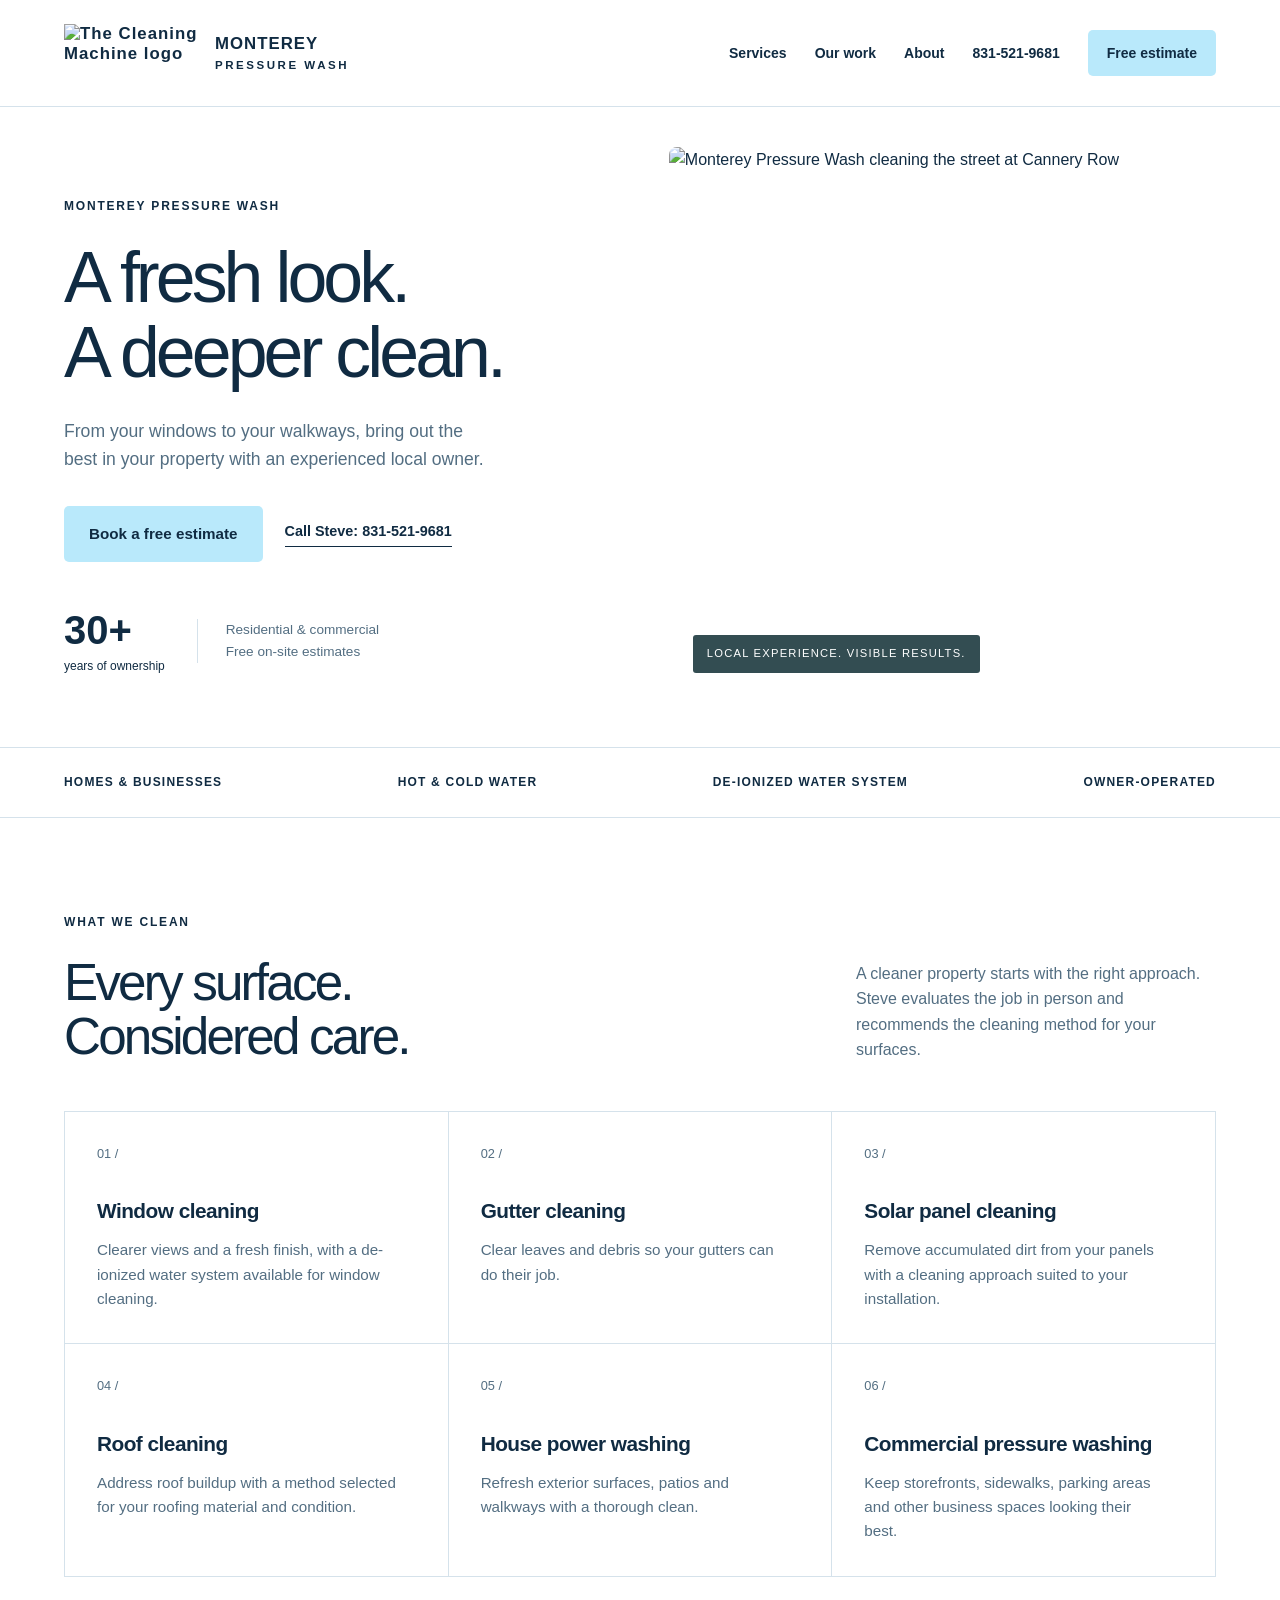
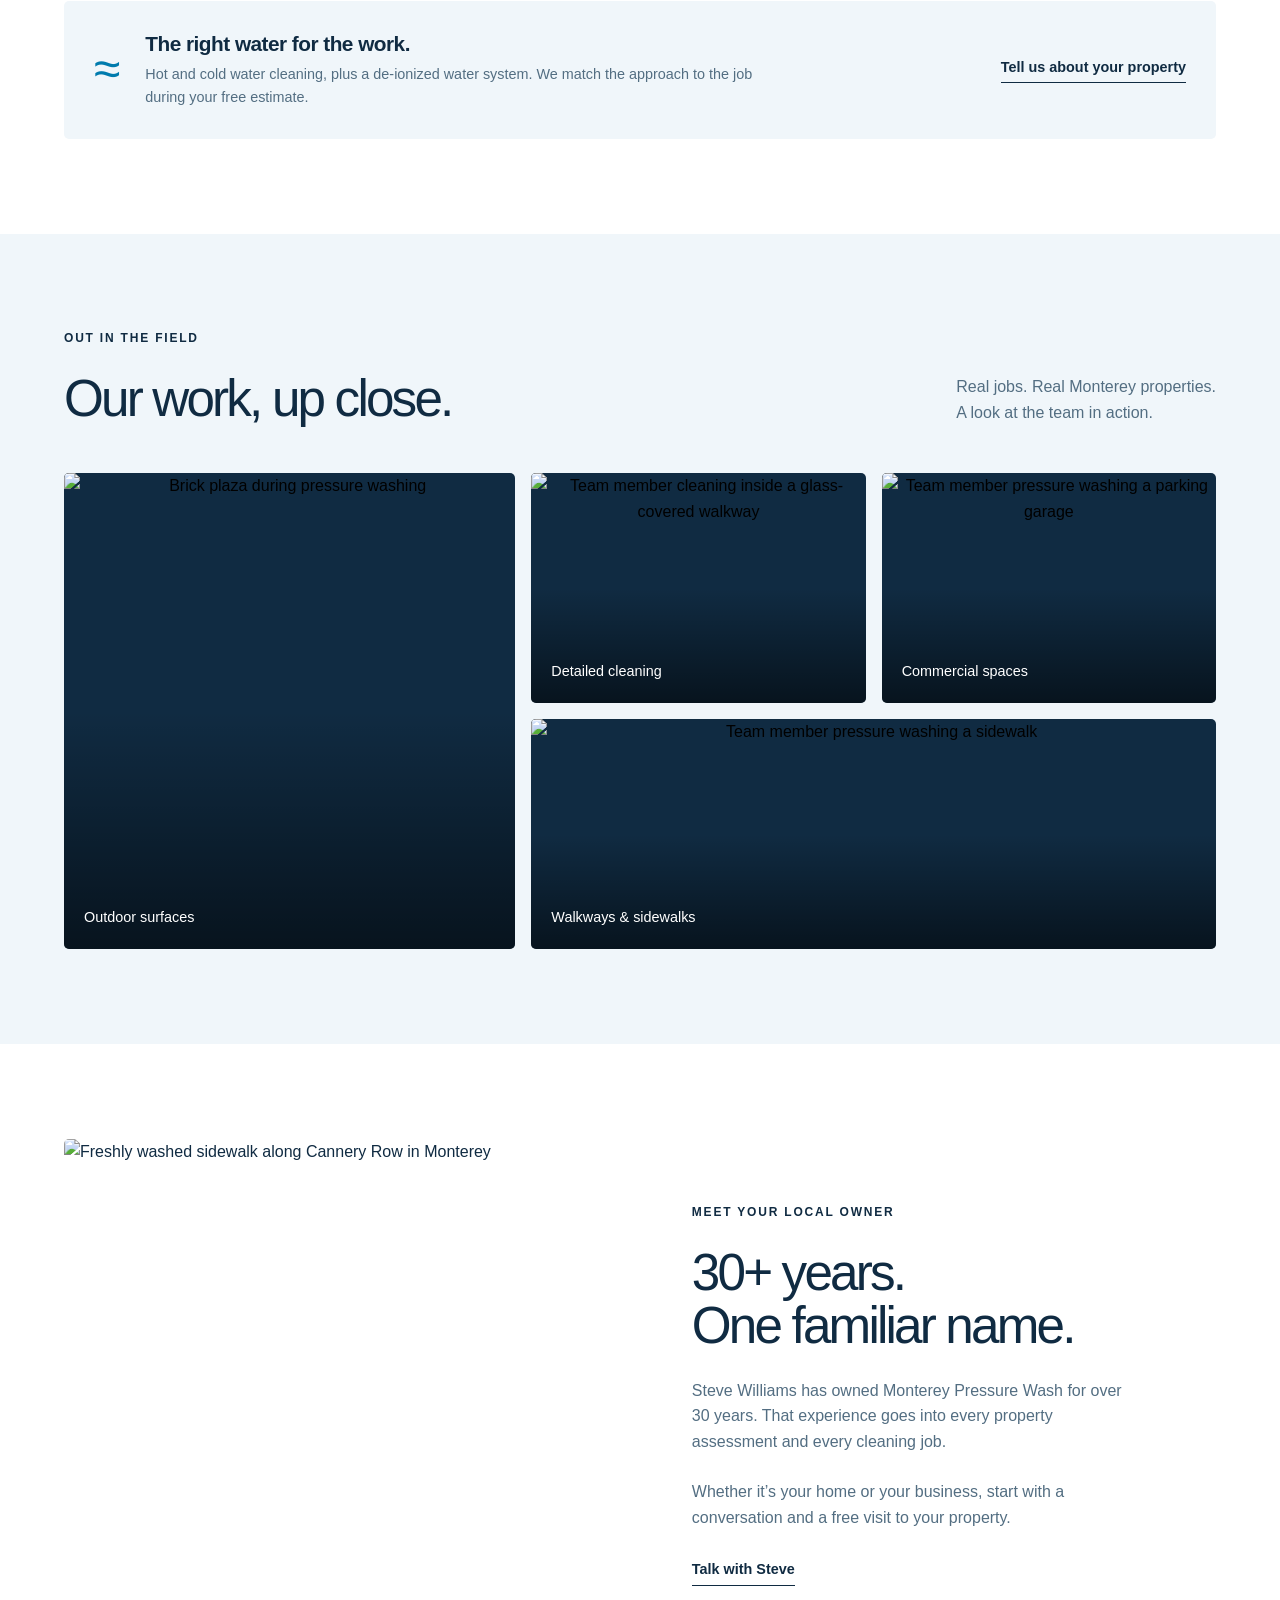
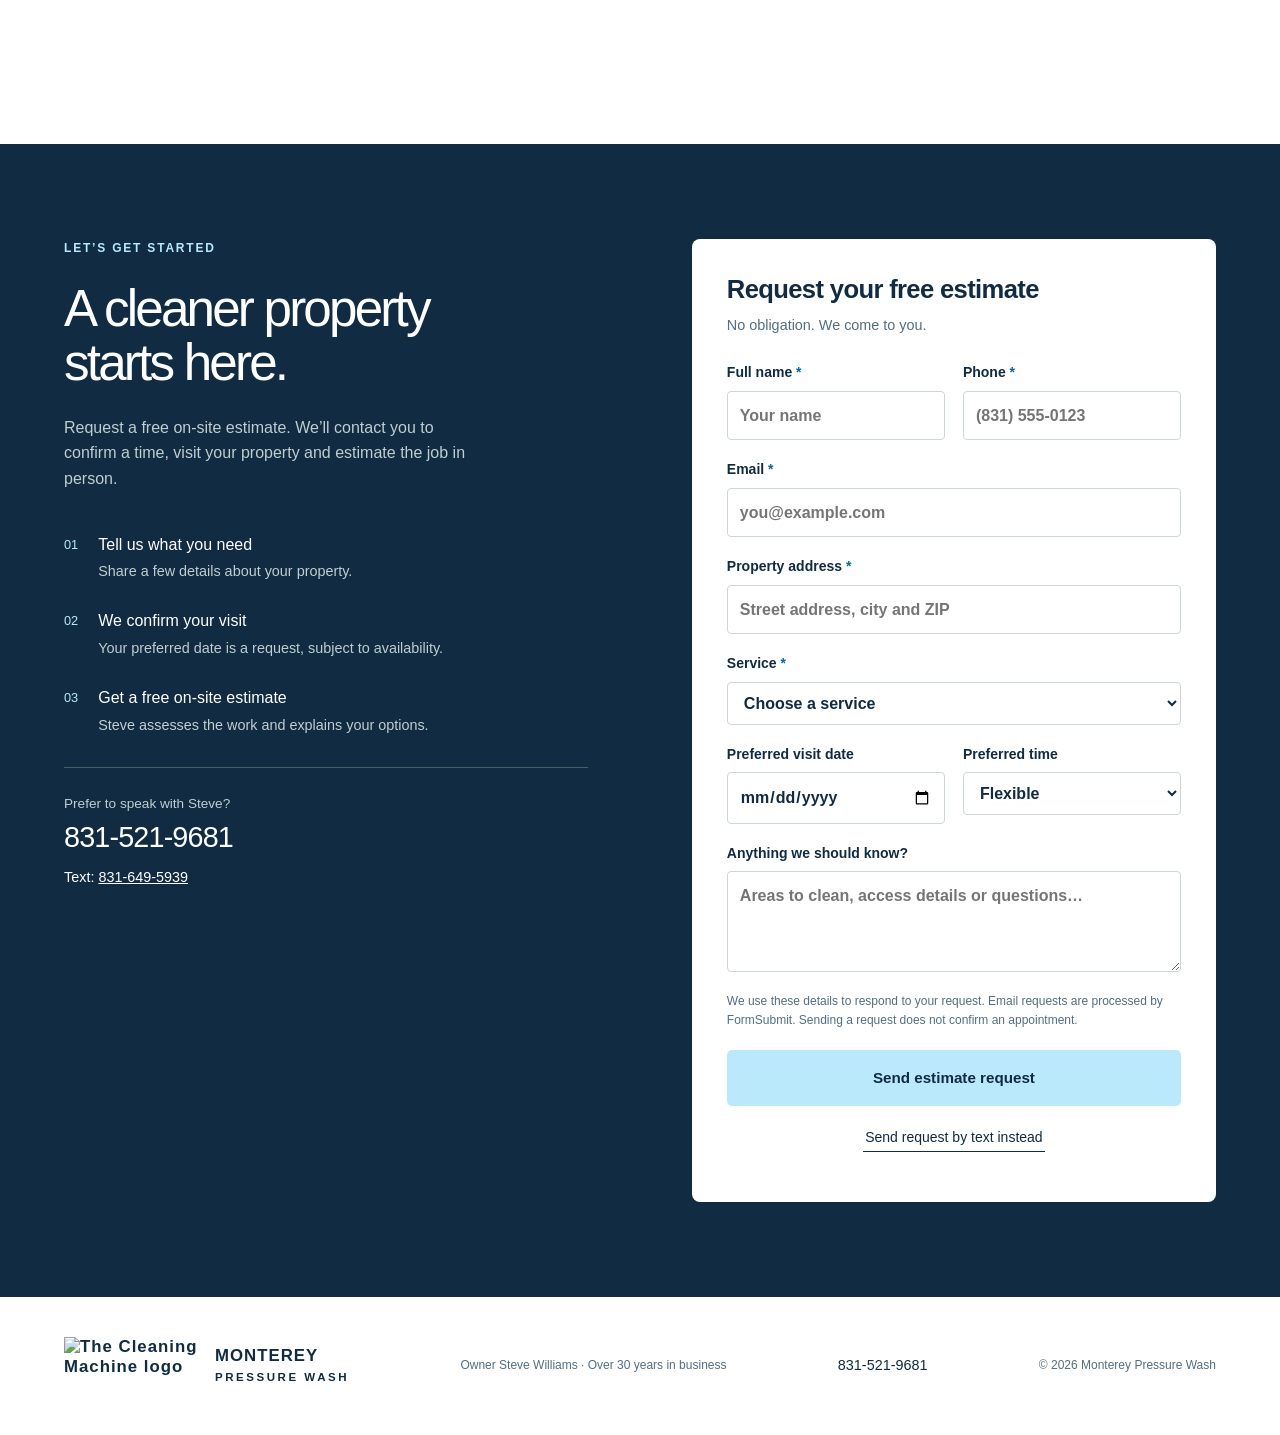
==== index.html @ 19795d8d "Add files via upload" ====
<!doctype html>
<html lang="en">
<head>
<meta charset="utf-8"><meta name="viewport" content="width=device-width,initial-scale=1">
<title>Monterey Pressure Wash | Free On-Site Estimates</title>
<meta name="description" content="Monterey Pressure Wash offers window, gutter, solar panel, roof, house and commercial exterior cleaning. Owner Steve Williams brings over 30 years of experience. Request a free on-site estimate.">
<meta name="theme-color" content="#102b42"><link rel="icon" href="assets/favicon.svg" type="image/svg+xml"><link rel="stylesheet" href="styles.css"><script src="script.js" defer></script>
<script type="application/ld+json">{"@context":"https://schema.org","@type":"LocalBusiness","name":"Monterey Pressure Wash","telephone":"+1-831-521-9681","email":"stevodevo8@gmail.com","areaServed":"Monterey","founder":{"@type":"Person","name":"Steve Williams"},"description":"Residential and commercial exterior cleaning. Free on-site estimates."}</script>
</head>
<body>
<a class="skip" href="#main">Skip to content</a>
<header class="header"><a class="brand" href="#" aria-label="Monterey Pressure Wash home"><img class="company-logo" src="assets/logo.png" alt="The Cleaning Machine logo"><span>MONTEREY<small>PRESSURE WASH</small></span></a><nav aria-label="Main navigation"><a href="#services">Services</a><a href="#work">Our work</a><a href="#about">About</a><a class="nav-call" href="tel:+18315219681">831-521-9681</a><a class="button small" href="#estimate">Free estimate</a></nav></header>
<main id="main">
<section class="hero"><div class="hero-copy"><p class="eyebrow">MONTEREY PRESSURE WASH</p><h1>A fresh look.<br>A deeper clean.</h1><p class="hero-description">From your windows to your walkways, bring out the best in your property with an experienced local owner.</p><div class="actions"><a class="button" href="#estimate">Book a free estimate</a><a class="text-link" href="tel:+18315219681">Call Steve: 831-521-9681</a></div><div class="hero-proof"><strong>30+<span>years of ownership</span></strong><div>Residential & commercial<br>Free on-site estimates</div></div></div><div class="hero-image"><img src="assets/IMG_0975.webp" alt="Monterey Pressure Wash cleaning the street at Cannery Row" fetchpriority="high"><span class="photo-label">LOCAL EXPERIENCE. VISIBLE RESULTS.</span></div></section>
<div class="capabilities"><span>HOMES & BUSINESSES</span><span>HOT & COLD WATER</span><span>DE-IONIZED WATER SYSTEM</span><span>OWNER-OPERATED</span></div>
<section class="section" id="services"><div class="section-heading"><div><p class="eyebrow">WHAT WE CLEAN</p><h2>Every surface.<br>Considered care.</h2></div><p>A cleaner property starts with the right approach. Steve evaluates the job in person and recommends the cleaning method for your surfaces.</p></div><div class="services-grid">
<article class="service"><span class="service-number">01 /</span><h3>Window cleaning</h3><p>Clearer views and a fresh finish, with a de-ionized water system available for window cleaning.</p></article>
<article class="service"><span class="service-number">02 /</span><h3>Gutter cleaning</h3><p>Clear leaves and debris so your gutters can do their job.</p></article>
<article class="service"><span class="service-number">03 /</span><h3>Solar panel cleaning</h3><p>Remove accumulated dirt from your panels with a cleaning approach suited to your installation.</p></article>
<article class="service"><span class="service-number">04 /</span><h3>Roof cleaning</h3><p>Address roof buildup with a method selected for your roofing material and condition.</p></article>
<article class="service"><span class="service-number">05 /</span><h3>House power washing</h3><p>Refresh exterior surfaces, patios and walkways with a thorough clean.</p></article>
<article class="service"><span class="service-number">06 /</span><h3>Commercial pressure washing</h3><p>Keep storefronts, sidewalks, parking areas and other business spaces looking their best.</p></article>
</div><div class="equipment"><span class="equipment-icon" aria-hidden="true">≈</span><div><h3>The right water for the work.</h3><p>Hot and cold water cleaning, plus a de-ionized water system. We match the approach to the job during your free estimate.</p></div><a class="text-link" href="#estimate">Tell us about your property</a></div></section>
<section class="work-section section" id="work"><div class="section-heading"><div><p class="eyebrow">OUT IN THE FIELD</p><h2>Our work, up close.</h2></div><p>Real jobs. Real Monterey properties.<br>A look at the team in action.</p></div><div class="gallery"><button class="gallery-item gallery-wide" data-image="assets/IMG_0390.webp" data-caption="Brick plaza cleaning in Monterey"><img loading="lazy" src="assets/IMG_0390.webp" alt="Brick plaza during pressure washing"><span>Outdoor surfaces</span></button><button class="gallery-item" data-image="assets/IMG_1130.webp" data-caption="Cleaning an enclosed glass walkway"><img loading="lazy" src="assets/IMG_1130.webp" alt="Team member cleaning inside a glass-covered walkway"><span>Detailed cleaning</span></button><button class="gallery-item" data-image="assets/IMG_2004.webp" data-caption="Pressure washing a parking garage"><img loading="lazy" src="assets/IMG_2004.webp" alt="Team member pressure washing a parking garage"><span>Commercial spaces</span></button><button class="gallery-item" data-image="assets/IMG_2045.webp" data-caption="Sidewalk cleaning in Monterey"><img loading="lazy" src="assets/IMG_2045.webp" alt="Team member pressure washing a sidewalk"><span>Walkways & sidewalks</span></button></div></section>
<section class="about section" id="about"><div class="about-photo"><img loading="lazy" src="assets/IMG_0965.webp" alt="Freshly washed sidewalk along Cannery Row in Monterey"></div><div class="about-copy"><p class="eyebrow">MEET YOUR LOCAL OWNER</p><h2>30+ years.<br>One familiar name.</h2><p>Steve Williams has owned Monterey Pressure Wash for over 30 years. That experience goes into every property assessment and every cleaning job.</p><p>Whether it’s your home or your business, start with a conversation and a free visit to your property.</p><a class="text-link" href="tel:+18315219681">Talk with Steve</a></div></section>
<section class="estimate-section section" id="estimate"><div class="estimate-copy"><p class="eyebrow">LET’S GET STARTED</p><h2>A cleaner property<br>starts here.</h2><p>Request a free on-site estimate. We’ll contact you to confirm a time, visit your property and estimate the job in person.</p><ol class="steps"><li><span>01</span><div><strong>Tell us what you need</strong><p>Share a few details about your property.</p></div></li><li><span>02</span><div><strong>We confirm your visit</strong><p>Your preferred date is a request, subject to availability.</p></div></li><li><span>03</span><div><strong>Get a free on-site estimate</strong><p>Steve assesses the work and explains your options.</p></div></li></ol><div class="contact-options"><p>Prefer to speak with Steve?</p><a href="tel:+18315219681">831-521-9681</a><small>Text: <a href="sms:+18316495939">831-649-5939</a></small></div></div>
<form id="estimate-form" action="https://formsubmit.co/stevodevo8@gmail.com" method="POST"><h3>Request your free estimate</h3><p class="form-intro">No obligation. We come to you.</p><input type="hidden" name="_subject" value="New free estimate request — Monterey Pressure Wash"><input type="hidden" name="_template" value="table"><input class="honeypot" type="text" name="_honey" tabindex="-1" autocomplete="off" aria-hidden="true">
<div class="form-grid"><label>Full name <span>*</span><input name="name" autocomplete="name" required maxlength="100" placeholder="Your name"></label><label>Phone <span>*</span><input name="phone" type="tel" autocomplete="tel" required maxlength="30" placeholder="(831) 555-0123"></label><label class="full">Email <span>*</span><input name="email" type="email" autocomplete="email" required maxlength="150" placeholder="you@example.com"></label><label class="full">Property address <span>*</span><input name="address" autocomplete="street-address" required maxlength="250" placeholder="Street address, city and ZIP"></label><label class="full">Service <span>*</span><select name="service" required><option value="">Choose a service</option><option>Window cleaning</option><option>Gutter cleaning</option><option>Solar panel cleaning</option><option>Roof cleaning</option><option>House power washing</option><option>Commercial pressure washing</option><option>Multiple services / not sure yet</option></select></label><label>Preferred visit date<input name="preferred_date" type="date" id="preferred-date"></label><label>Preferred time<select name="preferred_time"><option>Flexible</option><option>Morning</option><option>Afternoon</option></select></label><label class="full">Anything we should know?<textarea name="details" rows="3" maxlength="2000" placeholder="Areas to clean, access details or questions…"></textarea></label></div><p class="privacy-note">We use these details to respond to your request. Email requests are processed by FormSubmit. Sending a request does not confirm an appointment.</p><button class="button submit" type="submit">Send estimate request</button><button class="sms-button" type="button" id="text-request">Send request by text instead</button><p class="form-status" id="form-status" aria-live="polite"></p><noscript><p>Submit by email above, or text Steve at <a href="sms:+18316495939">831-649-5939</a>.</p></noscript></form></section>
</main><footer><a class="brand" href="#"><img class="company-logo" src="assets/logo.png" alt="The Cleaning Machine logo"><span>MONTEREY<small>PRESSURE WASH</small></span></a><p>Owner Steve Williams · Over 30 years in business</p><a href="tel:+18315219681">831-521-9681</a><span>© <span id="year">2026</span> Monterey Pressure Wash</span></footer><div class="mobile-contact"><a href="tel:+18315219681">Call Steve</a><a href="#estimate">Free estimate</a></div>
<dialog id="photo-dialog"><button id="close-photo" aria-label="Close photo">×</button><img id="large-photo" src="assets/IMG_0390.webp" alt=""><p id="photo-caption"></p></dialog>
</body></html>
---- styles.css ----
:root{--ink:#102b42;--muted:#536e82;--lime:#b9e9fb;--paper:#fff;--mist:#f0f6fa;--line:#d5e2eb}*{box-sizing:border-box}html{scroll-behavior:smooth;scroll-padding-top:100px}body{margin:0;font-family:Arial,Helvetica,sans-serif;color:var(--ink);background:var(--paper);line-height:1.6}a{color:inherit;text-decoration:none}button,input,select,textarea{font:inherit}button,a,input,select,textarea{-webkit-tap-highlight-color:transparent}a:focus-visible,button:focus-visible{outline:3px solid #007bad;outline-offset:5px}img{display:block;width:100%;height:100%;object-fit:cover}h1,h2,h3,p{margin:0}h1,h2{font-weight:500;letter-spacing:-.055em;line-height:1.04}h1{font-size:clamp(3rem,5.6vw,5.6rem)}h2{font-size:clamp(2.4rem,4vw,4rem)}h3{font-size:1.3rem;letter-spacing:-.025em;line-height:1.25}.eyebrow{font-size:.75rem;font-weight:700;letter-spacing:.15em;margin-bottom:24px}.header{min-height:100px;padding:24px 5%;display:flex;justify-content:space-between;align-items:center;border-bottom:1px solid var(--line);gap:24px}.brand{display:flex;align-items:center;gap:12px;font-size:1.05rem;font-weight:800;letter-spacing:.06em;line-height:1.2}.brand small{display:block;font-size:.72rem;letter-spacing:.22em;margin-top:5px}.brand-mark{font-size:.75rem;letter-spacing:-.03em;border:1px solid var(--ink);width:43px;height:43px;border-radius:50%;display:grid;place-content:center;text-align:center}.brand-mark span{line-height:.6;font-size:1.2rem}nav{display:flex;align-items:center;gap:28px;font-size:.875rem;font-weight:600}nav a:hover,.text-link:hover{text-decoration:underline;text-underline-offset:5px}.button{background:var(--lime);color:var(--ink);display:inline-flex;justify-content:center;align-items:center;padding:16px 25px;font-size:.95rem;font-weight:700;border:0;border-radius:5px;cursor:pointer;transition:background .2s,transform .2s}.button:hover{background:#97dbf5;transform:translateY(-2px)}.button.small{padding:12px 19px;font-size:.875rem}.hero{display:grid;grid-template-columns:1fr 1fr;min-height:640px;padding:40px 5% 50px;gap:5%}.hero-copy{padding:45px 0 20px;align-self:center}.hero-description{font-size:1.1rem;color:var(--muted);max-width:430px;margin-top:28px}.actions{display:flex;flex-wrap:wrap;align-items:center;gap:22px;margin-top:32px}.text-link{font-size:.9rem;font-weight:700;border-bottom:1px solid var(--ink);padding-bottom:3px}.hero-image{position:relative;border-radius:8px;overflow:hidden;min-height:540px}.hero-image img{object-position:49% center}.photo-label{position:absolute;bottom:24px;left:24px;background:rgba(16,46,52,.85);color:white;font-size:.7rem;letter-spacing:.11em;padding:10px 14px;border-radius:3px}.hero-proof{display:flex;gap:32px;margin-top:48px;align-items:center}.hero-proof strong{font-size:2.5rem;line-height:1}.hero-proof strong span{display:block;font-size:.75rem;font-weight:400;margin-top:10px}.hero-proof>div{border-left:1px solid var(--line);padding-left:28px;font-size:.85rem;color:var(--muted)}.capabilities{display:flex;justify-content:space-between;gap:20px;padding:25px 5%;border-top:1px solid var(--line);border-bottom:1px solid var(--line);font-size:.75rem;font-weight:700;letter-spacing:.1em}.section{padding:95px 5%;scroll-margin-top:15px}.section-heading{display:flex;justify-content:space-between;align-items:end;gap:40px;margin-bottom:48px}.section-heading>p{max-width:360px;color:var(--muted);font-size:1rem}.services-grid{display:grid;grid-template-columns:repeat(3,1fr);border-top:1px solid var(--line);border-left:1px solid var(--line)}.service{padding:32px;border-right:1px solid var(--line);border-bottom:1px solid var(--line);transition:background .2s}.service:hover{background:var(--mist)}.service-number{display:block;color:var(--muted);font-size:.8rem;margin-bottom:34px}.service p{font-size:.95rem;color:var(--muted);margin-top:14px;max-width:300px}.equipment{display:flex;align-items:center;gap:25px;background:var(--mist);padding:30px;margin-top:24px;border-radius:5px}.equipment-icon{font-size:3rem;color:#007bad}.equipment p{font-size:.9rem;color:var(--muted);max-width:650px;margin-top:6px}.equipment .text-link{margin-left:auto;flex-shrink:0}.work-section{background:var(--mist)}.gallery{display:grid;grid-template-columns:1.35fr 1fr 1fr;grid-template-rows:230px 230px;gap:16px}.gallery-item{border:0;position:relative;overflow:hidden;padding:0;border-radius:5px;cursor:zoom-in;background:var(--ink)}.gallery-wide{grid-row:span 2}.gallery-item:last-child{grid-column:span 2}.gallery-item img{transition:transform .4s}.gallery-item:hover img{transform:scale(1.04)}.gallery-item:after{content:'';position:absolute;inset:50% 0 0;background:linear-gradient(transparent,rgba(0,0,0,.55))}.gallery-item span{position:absolute;bottom:20px;left:20px;color:#fff;z-index:1;font-size:.9rem}.about{display:grid;grid-template-columns:1fr 1fr;gap:9%;align-items:center}.about-photo{height:510px;border-radius:5px;overflow:hidden}.about-photo img{object-position:center 65%}.about-copy p:not(.eyebrow){color:var(--muted);margin-top:25px;max-width:440px}.about-copy .text-link{display:inline-block;margin-top:28px}.estimate-section{background:var(--ink);color:#fff;display:grid;grid-template-columns:1fr 1fr;gap:9%}.estimate-copy>.eyebrow{color:var(--lime)}.estimate-copy>p:not(.eyebrow){color:#bfcecf;max-width:420px;margin-top:26px}.steps{list-style:none;margin:40px 0 0;padding:0}.steps li{display:flex;gap:20px;margin:25px 0}.steps li>span{color:var(--lime);font-size:.8rem;line-height:26px}.steps strong{font-weight:500}.steps p{color:#bfcecf;font-size:.9rem;margin-top:3px}.contact-options{padding-top:25px;margin-top:30px;border-top:1px solid #446067}.contact-options p{font-size:.85rem;color:#bfcecf}.contact-options>a{font-size:1.8rem;letter-spacing:-.03em}.contact-options small{display:block;font-size:.9rem;margin-top:6px}.contact-options small a{text-decoration:underline}form{background:white;color:var(--ink);padding:35px;border-radius:8px;align-self:start}form h3{font-size:1.6rem}.form-intro{color:var(--muted);margin:8px 0 24px;font-size:.9rem}.form-grid{display:grid;grid-template-columns:1fr 1fr;gap:18px}.full{grid-column:1/-1}label{font-size:.875rem;font-weight:600;display:block}label span{color:#00699b}input,select,textarea{display:block;width:100%;min-width:0;background:#fff;border:1px solid #ccd7d6;border-radius:4px;padding:11px 12px;margin-top:7px;color:var(--ink);font-size:1rem}input:focus,select:focus,textarea:focus{outline:2px solid #007bad;outline-offset:2px}textarea{resize:vertical}.privacy-note{font-size:.75rem;color:var(--muted);margin:20px 0;line-height:1.6}.submit{width:100%}.sms-button{display:block;background:none;border:0;border-bottom:1px solid var(--ink);margin:18px auto 0;color:var(--ink);font-size:.875rem;padding:2px;cursor:pointer}.form-status{font-size:.85rem;color:var(--muted);margin-top:15px}.honeypot{position:absolute;left:-9999px;width:1px;height:1px}.skip{position:absolute;top:-100px;left:10px;background:#fff;padding:10px;z-index:10}.skip:focus{top:10px}footer{display:flex;align-items:center;justify-content:space-between;gap:25px;padding:40px 5%;flex-wrap:wrap}footer p,footer>span{font-size:.75rem;color:var(--muted)}footer>a:not(.brand){font-size:.9rem}.mobile-contact{display:none}dialog{border:0;padding:18px;background:var(--ink);color:white;border-radius:8px;max-width:90vw;width:800px}dialog::backdrop{background:rgba(0,0,0,.8)}dialog img{max-height:75vh;height:auto;object-fit:contain}dialog p{margin-top:12px;font-size:.9rem}#close-photo{position:absolute;right:24px;top:24px;background:white;border:0;border-radius:50%;width:40px;height:40px;font-size:1.6rem;cursor:pointer;color:var(--ink)}
@media(min-width:1500px){.header,.hero,.capabilities,.section,footer{padding-left:max(5%,calc((100vw - 1360px)/2));padding-right:max(5%,calc((100vw - 1360px)/2))}}
@media(max-width:1000px){nav{gap:18px}.nav-call{display:none}.hero{gap:4%}.hero-image{min-height:500px}.hero-proof{gap:20px}.service{padding:25px}.equipment{flex-wrap:wrap}.equipment .text-link{margin-left:0}.estimate-section{gap:5%}form{padding:25px}}
@media(max-width:700px){html{scroll-padding-top:25px}.header{padding:20px 6%;min-height:80px}nav>a:not(.button){display:none}.brand{font-size:.9rem}.brand-mark{display:none}.button.small{font-size:.8rem;padding:11px 14px}.hero{grid-template-columns:1fr;padding:25px 6% 35px;gap:30px}.hero-copy{padding:15px 0 0}.hero h1{font-size:3.7rem}.eyebrow{margin-bottom:20px}.hero-description{font-size:1rem;margin-top:22px}.actions{gap:18px;margin-top:25px}.hero-proof{margin-top:30px}.hero-image{min-height:0;height:360px}.photo-label{font-size:.6rem;left:15px;bottom:15px}.capabilities{display:grid;grid-template-columns:1fr 1fr;padding:22px 6%;font-size:.65rem;gap:15px}.section{padding:65px 6%}.section-heading{display:block;margin-bottom:30px}.section-heading>p{margin-top:24px}.services-grid{grid-template-columns:1fr 1fr}.service{padding:22px 18px}.service h3{font-size:1.15rem}.service p{font-size:.875rem}.service-number{margin-bottom:25px}.equipment{padding:22px;gap:15px}.equipment-icon{display:none}.gallery{grid-template-columns:1fr 1fr;grid-template-rows:320px 220px 220px;gap:12px}.gallery-wide{grid-column:1/-1;grid-row:auto}.gallery-item:last-child{grid-column:span 2}.gallery-item span{font-size:.8rem;left:12px;bottom:12px}.about{grid-template-columns:1fr;gap:35px}.about-photo{height:360px}.estimate-section{grid-template-columns:1fr;gap:40px}.steps{margin-top:30px}form{padding:25px 20px}.form-grid{gap:16px}footer{padding:35px 6% 100px;align-items:start;gap:20px}footer>span{width:100%}.mobile-contact{position:fixed;bottom:0;left:0;right:0;display:grid;grid-template-columns:1fr 1fr;background:var(--ink);padding:10px 12px max(10px,env(safe-area-inset-bottom));gap:10px;z-index:5;box-shadow:0 -3px 20px #0002}.mobile-contact a{text-align:center;font-size:.9rem;padding:12px;color:white;border:1px solid #5b777b;border-radius:4px}.mobile-contact a:last-child{background:var(--lime);color:var(--ink);border-color:var(--lime)}}
@media(max-width:380px){.hero h1{font-size:3.1rem}.services-grid{grid-template-columns:1fr}.form-grid{grid-template-columns:1fr}.full{grid-column:auto}.hero-proof{gap:14px}.hero-proof>div{padding-left:15px}}
@media(prefers-reduced-motion:reduce){html{scroll-behavior:auto}*{transition:none!important}}

/* Supplied logo, kept intact with the company name alongside it. */
.company-logo{width:135px;height:58px;object-fit:contain;flex-shrink:0}.brand{gap:16px}@media(max-width:1000px){.company-logo{width:105px;height:48px}.brand{gap:10px}}@media(max-width:700px){.company-logo{width:80px;height:38px}.brand{font-size:.75rem;gap:8px}.brand small{font-size:.58rem;letter-spacing:.13em}.header{gap:12px}.button.small{font-size:.75rem;padding:10px 12px}}
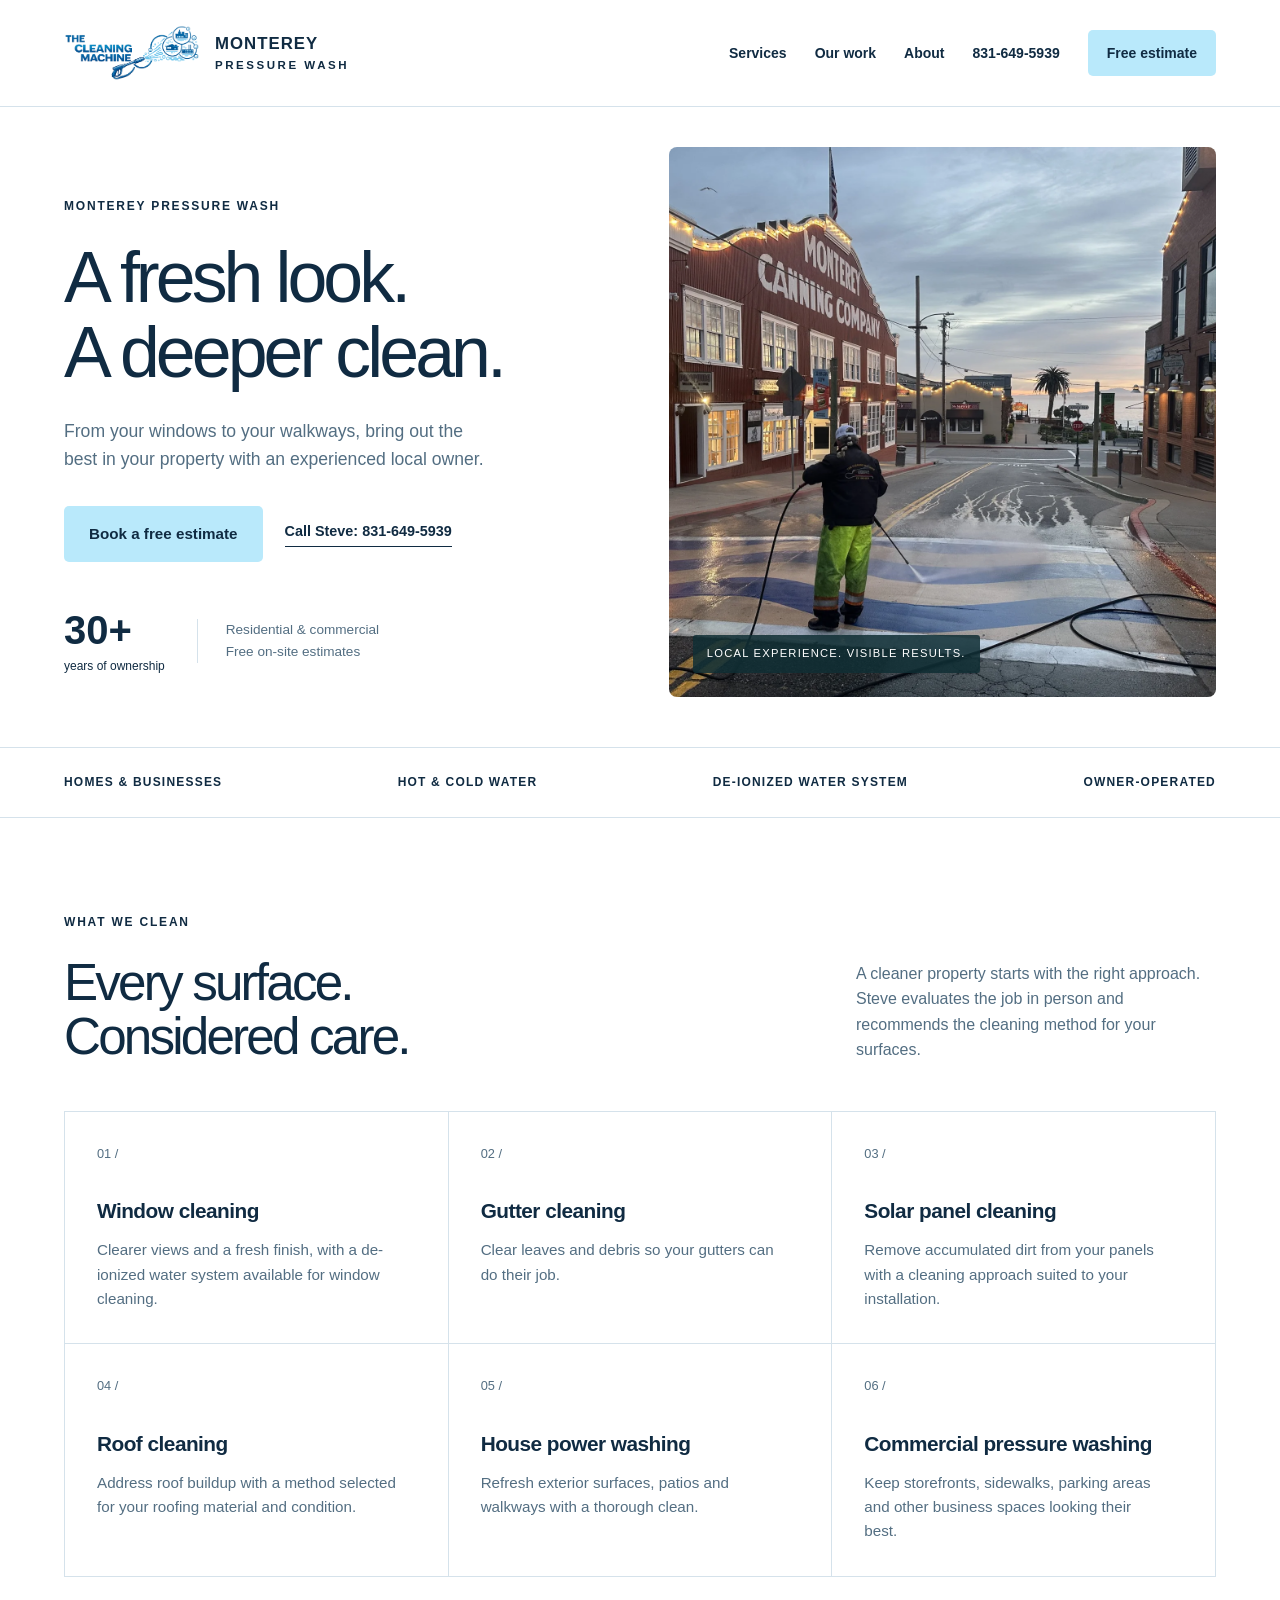
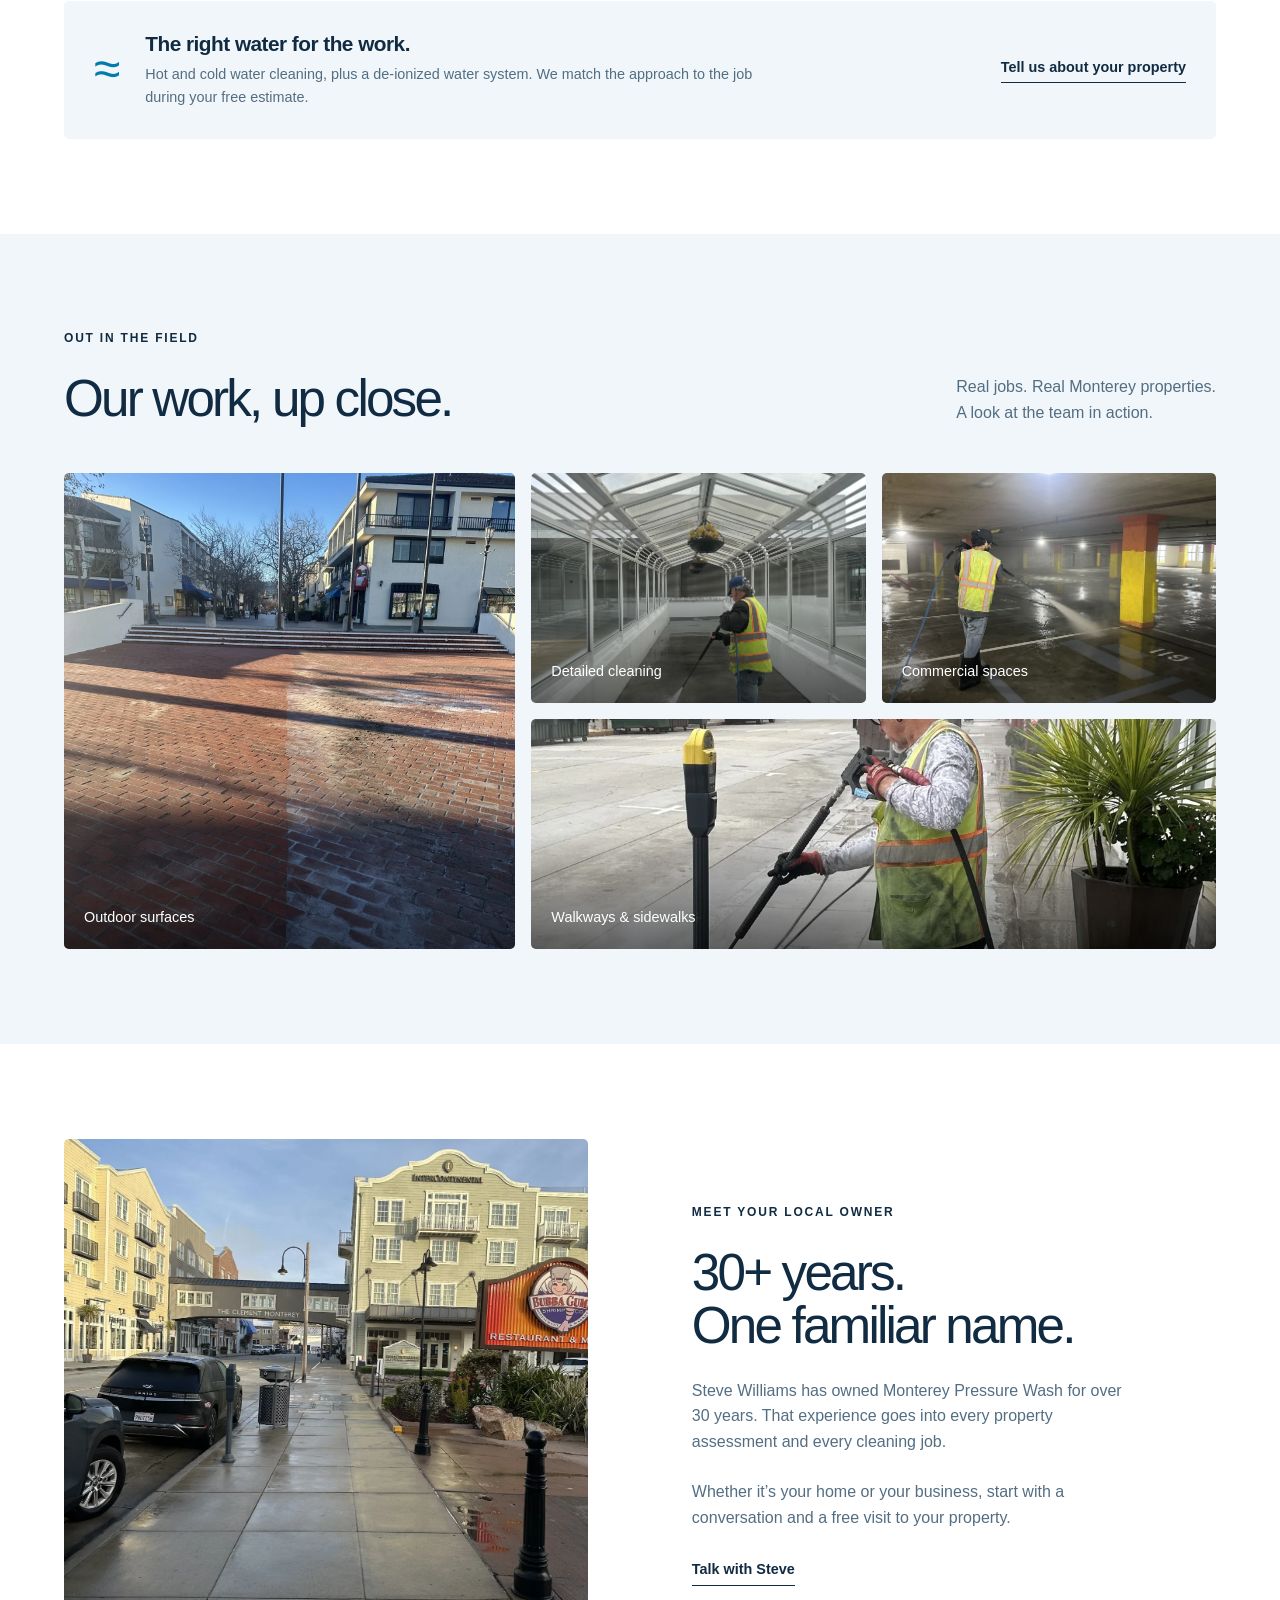
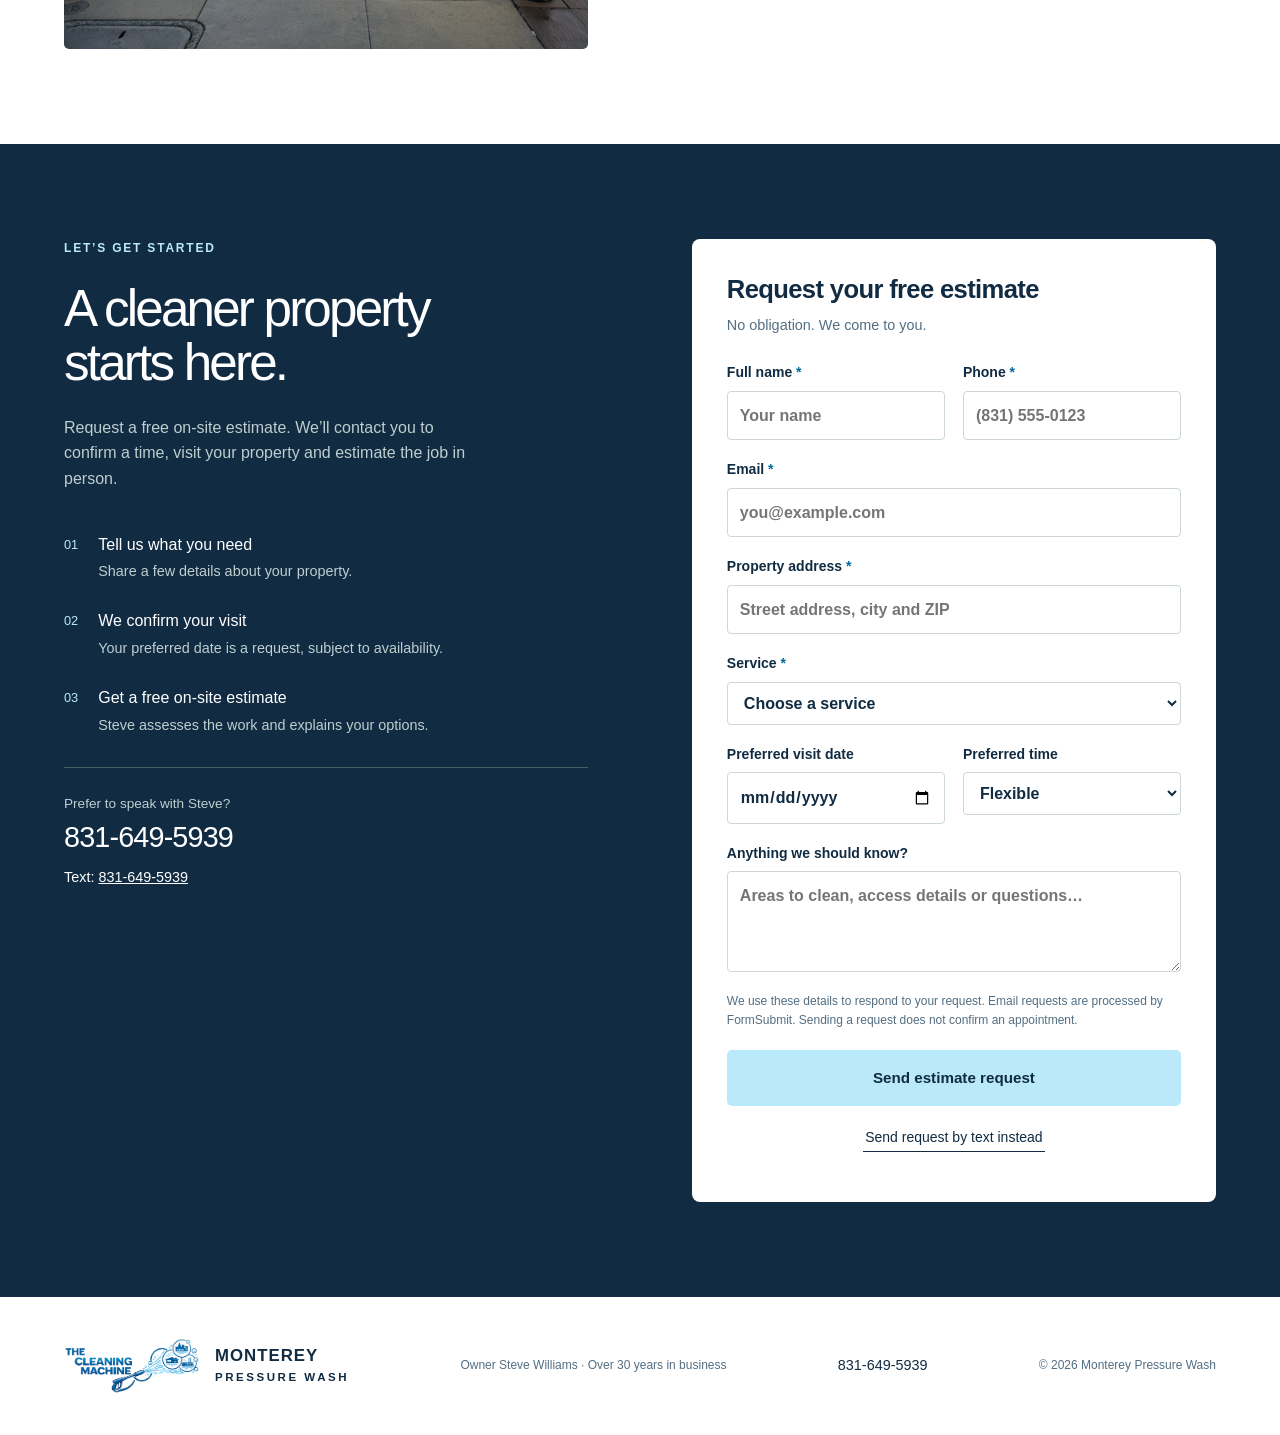
==== commit 0c75a491: "Add files via upload" ====
--- a/index.html
+++ b/index.html
@@ -5,13 +5,13 @@
 <title>Monterey Pressure Wash | Free On-Site Estimates</title>
 <meta name="description" content="Monterey Pressure Wash offers window, gutter, solar panel, roof, house and commercial exterior cleaning. Owner Steve Williams brings over 30 years of experience. Request a free on-site estimate.">
 <meta name="theme-color" content="#102b42"><link rel="icon" href="assets/favicon.svg" type="image/svg+xml"><link rel="stylesheet" href="styles.css"><script src="script.js" defer></script>
-<script type="application/ld+json">{"@context":"https://schema.org","@type":"LocalBusiness","name":"Monterey Pressure Wash","telephone":"+1-831-521-9681","email":"stevodevo8@gmail.com","areaServed":"Monterey","founder":{"@type":"Person","name":"Steve Williams"},"description":"Residential and commercial exterior cleaning. Free on-site estimates."}</script>
+<script type="application/ld+json">{"@context":"https://schema.org","@type":"LocalBusiness","name":"Monterey Pressure Wash","telephone":"+1-831-649-5939","email":"stevodevo8@gmail.com","areaServed":"Monterey","founder":{"@type":"Person","name":"Steve Williams"},"description":"Residential and commercial exterior cleaning. Free on-site estimates."}</script>
 </head>
 <body>
 <a class="skip" href="#main">Skip to content</a>
-<header class="header"><a class="brand" href="#" aria-label="Monterey Pressure Wash home"><img class="company-logo" src="assets/logo.png" alt="The Cleaning Machine logo"><span>MONTEREY<small>PRESSURE WASH</small></span></a><nav aria-label="Main navigation"><a href="#services">Services</a><a href="#work">Our work</a><a href="#about">About</a><a class="nav-call" href="tel:+18315219681">831-521-9681</a><a class="button small" href="#estimate">Free estimate</a></nav></header>
+<header class="header"><a class="brand" href="#" aria-label="Monterey Pressure Wash home"><img class="company-logo" src="assets/logo.png" alt="The Cleaning Machine logo"><span>MONTEREY<small>PRESSURE WASH</small></span></a><nav aria-label="Main navigation"><a href="#services">Services</a><a href="#work">Our work</a><a href="#about">About</a><a class="nav-call" href="tel:+18316495939">831-649-5939</a><a class="button small" href="#estimate">Free estimate</a></nav></header>
 <main id="main">
-<section class="hero"><div class="hero-copy"><p class="eyebrow">MONTEREY PRESSURE WASH</p><h1>A fresh look.<br>A deeper clean.</h1><p class="hero-description">From your windows to your walkways, bring out the best in your property with an experienced local owner.</p><div class="actions"><a class="button" href="#estimate">Book a free estimate</a><a class="text-link" href="tel:+18315219681">Call Steve: 831-521-9681</a></div><div class="hero-proof"><strong>30+<span>years of ownership</span></strong><div>Residential & commercial<br>Free on-site estimates</div></div></div><div class="hero-image"><img src="assets/IMG_0975.webp" alt="Monterey Pressure Wash cleaning the street at Cannery Row" fetchpriority="high"><span class="photo-label">LOCAL EXPERIENCE. VISIBLE RESULTS.</span></div></section>
+<section class="hero"><div class="hero-copy"><p class="eyebrow">MONTEREY PRESSURE WASH</p><h1>A fresh look.<br>A deeper clean.</h1><p class="hero-description">From your windows to your walkways, bring out the best in your property with an experienced local owner.</p><div class="actions"><a class="button" href="#estimate">Book a free estimate</a><a class="text-link" href="tel:+18316495939">Call Steve: 831-649-5939</a></div><div class="hero-proof"><strong>30+<span>years of ownership</span></strong><div>Residential & commercial<br>Free on-site estimates</div></div></div><div class="hero-image"><img src="assets/IMG_0975.webp" alt="Monterey Pressure Wash cleaning the street at Cannery Row" fetchpriority="high"><span class="photo-label">LOCAL EXPERIENCE. VISIBLE RESULTS.</span></div></section>
 <div class="capabilities"><span>HOMES & BUSINESSES</span><span>HOT & COLD WATER</span><span>DE-IONIZED WATER SYSTEM</span><span>OWNER-OPERATED</span></div>
 <section class="section" id="services"><div class="section-heading"><div><p class="eyebrow">WHAT WE CLEAN</p><h2>Every surface.<br>Considered care.</h2></div><p>A cleaner property starts with the right approach. Steve evaluates the job in person and recommends the cleaning method for your surfaces.</p></div><div class="services-grid">
 <article class="service"><span class="service-number">01 /</span><h3>Window cleaning</h3><p>Clearer views and a fresh finish, with a de-ionized water system available for window cleaning.</p></article>
@@ -22,10 +22,10 @@
 <article class="service"><span class="service-number">06 /</span><h3>Commercial pressure washing</h3><p>Keep storefronts, sidewalks, parking areas and other business spaces looking their best.</p></article>
 </div><div class="equipment"><span class="equipment-icon" aria-hidden="true">≈</span><div><h3>The right water for the work.</h3><p>Hot and cold water cleaning, plus a de-ionized water system. We match the approach to the job during your free estimate.</p></div><a class="text-link" href="#estimate">Tell us about your property</a></div></section>
 <section class="work-section section" id="work"><div class="section-heading"><div><p class="eyebrow">OUT IN THE FIELD</p><h2>Our work, up close.</h2></div><p>Real jobs. Real Monterey properties.<br>A look at the team in action.</p></div><div class="gallery"><button class="gallery-item gallery-wide" data-image="assets/IMG_0390.webp" data-caption="Brick plaza cleaning in Monterey"><img loading="lazy" src="assets/IMG_0390.webp" alt="Brick plaza during pressure washing"><span>Outdoor surfaces</span></button><button class="gallery-item" data-image="assets/IMG_1130.webp" data-caption="Cleaning an enclosed glass walkway"><img loading="lazy" src="assets/IMG_1130.webp" alt="Team member cleaning inside a glass-covered walkway"><span>Detailed cleaning</span></button><button class="gallery-item" data-image="assets/IMG_2004.webp" data-caption="Pressure washing a parking garage"><img loading="lazy" src="assets/IMG_2004.webp" alt="Team member pressure washing a parking garage"><span>Commercial spaces</span></button><button class="gallery-item" data-image="assets/IMG_2045.webp" data-caption="Sidewalk cleaning in Monterey"><img loading="lazy" src="assets/IMG_2045.webp" alt="Team member pressure washing a sidewalk"><span>Walkways & sidewalks</span></button></div></section>
-<section class="about section" id="about"><div class="about-photo"><img loading="lazy" src="assets/IMG_0965.webp" alt="Freshly washed sidewalk along Cannery Row in Monterey"></div><div class="about-copy"><p class="eyebrow">MEET YOUR LOCAL OWNER</p><h2>30+ years.<br>One familiar name.</h2><p>Steve Williams has owned Monterey Pressure Wash for over 30 years. That experience goes into every property assessment and every cleaning job.</p><p>Whether it’s your home or your business, start with a conversation and a free visit to your property.</p><a class="text-link" href="tel:+18315219681">Talk with Steve</a></div></section>
-<section class="estimate-section section" id="estimate"><div class="estimate-copy"><p class="eyebrow">LET’S GET STARTED</p><h2>A cleaner property<br>starts here.</h2><p>Request a free on-site estimate. We’ll contact you to confirm a time, visit your property and estimate the job in person.</p><ol class="steps"><li><span>01</span><div><strong>Tell us what you need</strong><p>Share a few details about your property.</p></div></li><li><span>02</span><div><strong>We confirm your visit</strong><p>Your preferred date is a request, subject to availability.</p></div></li><li><span>03</span><div><strong>Get a free on-site estimate</strong><p>Steve assesses the work and explains your options.</p></div></li></ol><div class="contact-options"><p>Prefer to speak with Steve?</p><a href="tel:+18315219681">831-521-9681</a><small>Text: <a href="sms:+18316495939">831-649-5939</a></small></div></div>
+<section class="about section" id="about"><div class="about-photo"><img loading="lazy" src="assets/IMG_0965.webp" alt="Freshly washed sidewalk along Cannery Row in Monterey"></div><div class="about-copy"><p class="eyebrow">MEET YOUR LOCAL OWNER</p><h2>30+ years.<br>One familiar name.</h2><p>Steve Williams has owned Monterey Pressure Wash for over 30 years. That experience goes into every property assessment and every cleaning job.</p><p>Whether it’s your home or your business, start with a conversation and a free visit to your property.</p><a class="text-link" href="tel:+18316495939">Talk with Steve</a></div></section>
+<section class="estimate-section section" id="estimate"><div class="estimate-copy"><p class="eyebrow">LET’S GET STARTED</p><h2>A cleaner property<br>starts here.</h2><p>Request a free on-site estimate. We’ll contact you to confirm a time, visit your property and estimate the job in person.</p><ol class="steps"><li><span>01</span><div><strong>Tell us what you need</strong><p>Share a few details about your property.</p></div></li><li><span>02</span><div><strong>We confirm your visit</strong><p>Your preferred date is a request, subject to availability.</p></div></li><li><span>03</span><div><strong>Get a free on-site estimate</strong><p>Steve assesses the work and explains your options.</p></div></li></ol><div class="contact-options"><p>Prefer to speak with Steve?</p><a href="tel:+18316495939">831-649-5939</a><small>Text: <a href="sms:+18316495939">831-649-5939</a></small></div></div>
 <form id="estimate-form" action="https://formsubmit.co/stevodevo8@gmail.com" method="POST"><h3>Request your free estimate</h3><p class="form-intro">No obligation. We come to you.</p><input type="hidden" name="_subject" value="New free estimate request — Monterey Pressure Wash"><input type="hidden" name="_template" value="table"><input class="honeypot" type="text" name="_honey" tabindex="-1" autocomplete="off" aria-hidden="true">
 <div class="form-grid"><label>Full name <span>*</span><input name="name" autocomplete="name" required maxlength="100" placeholder="Your name"></label><label>Phone <span>*</span><input name="phone" type="tel" autocomplete="tel" required maxlength="30" placeholder="(831) 555-0123"></label><label class="full">Email <span>*</span><input name="email" type="email" autocomplete="email" required maxlength="150" placeholder="you@example.com"></label><label class="full">Property address <span>*</span><input name="address" autocomplete="street-address" required maxlength="250" placeholder="Street address, city and ZIP"></label><label class="full">Service <span>*</span><select name="service" required><option value="">Choose a service</option><option>Window cleaning</option><option>Gutter cleaning</option><option>Solar panel cleaning</option><option>Roof cleaning</option><option>House power washing</option><option>Commercial pressure washing</option><option>Multiple services / not sure yet</option></select></label><label>Preferred visit date<input name="preferred_date" type="date" id="preferred-date"></label><label>Preferred time<select name="preferred_time"><option>Flexible</option><option>Morning</option><option>Afternoon</option></select></label><label class="full">Anything we should know?<textarea name="details" rows="3" maxlength="2000" placeholder="Areas to clean, access details or questions…"></textarea></label></div><p class="privacy-note">We use these details to respond to your request. Email requests are processed by FormSubmit. Sending a request does not confirm an appointment.</p><button class="button submit" type="submit">Send estimate request</button><button class="sms-button" type="button" id="text-request">Send request by text instead</button><p class="form-status" id="form-status" aria-live="polite"></p><noscript><p>Submit by email above, or text Steve at <a href="sms:+18316495939">831-649-5939</a>.</p></noscript></form></section>
-</main><footer><a class="brand" href="#"><img class="company-logo" src="assets/logo.png" alt="The Cleaning Machine logo"><span>MONTEREY<small>PRESSURE WASH</small></span></a><p>Owner Steve Williams · Over 30 years in business</p><a href="tel:+18315219681">831-521-9681</a><span>© <span id="year">2026</span> Monterey Pressure Wash</span></footer><div class="mobile-contact"><a href="tel:+18315219681">Call Steve</a><a href="#estimate">Free estimate</a></div>
+</main><footer><a class="brand" href="#"><img class="company-logo" src="assets/logo.png" alt="The Cleaning Machine logo"><span>MONTEREY<small>PRESSURE WASH</small></span></a><p>Owner Steve Williams · Over 30 years in business</p><a href="tel:+18316495939">831-649-5939</a><span>© <span id="year">2026</span> Monterey Pressure Wash</span></footer><div class="mobile-contact"><a href="tel:+18316495939">Call Steve</a><a href="#estimate">Free estimate</a></div>
 <dialog id="photo-dialog"><button id="close-photo" aria-label="Close photo">×</button><img id="large-photo" src="assets/IMG_0390.webp" alt=""><p id="photo-caption"></p></dialog>
 </body></html>
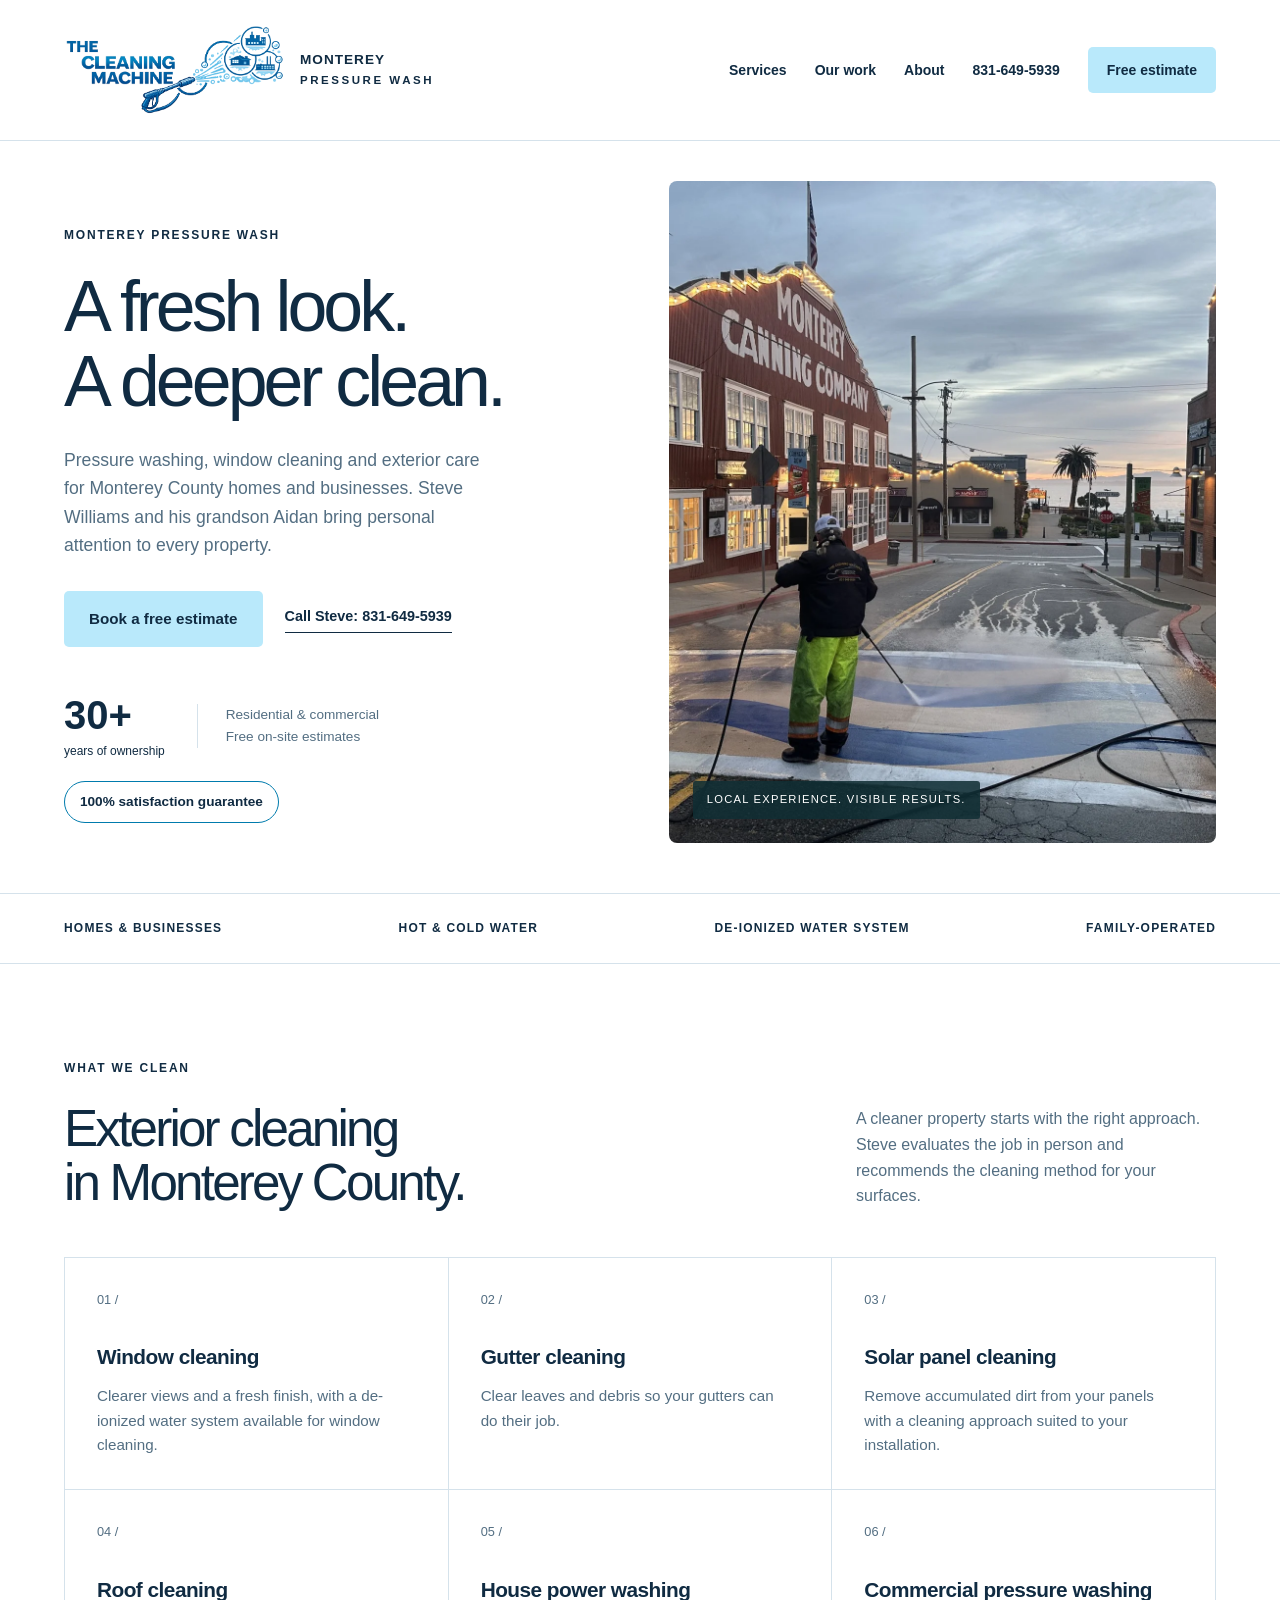
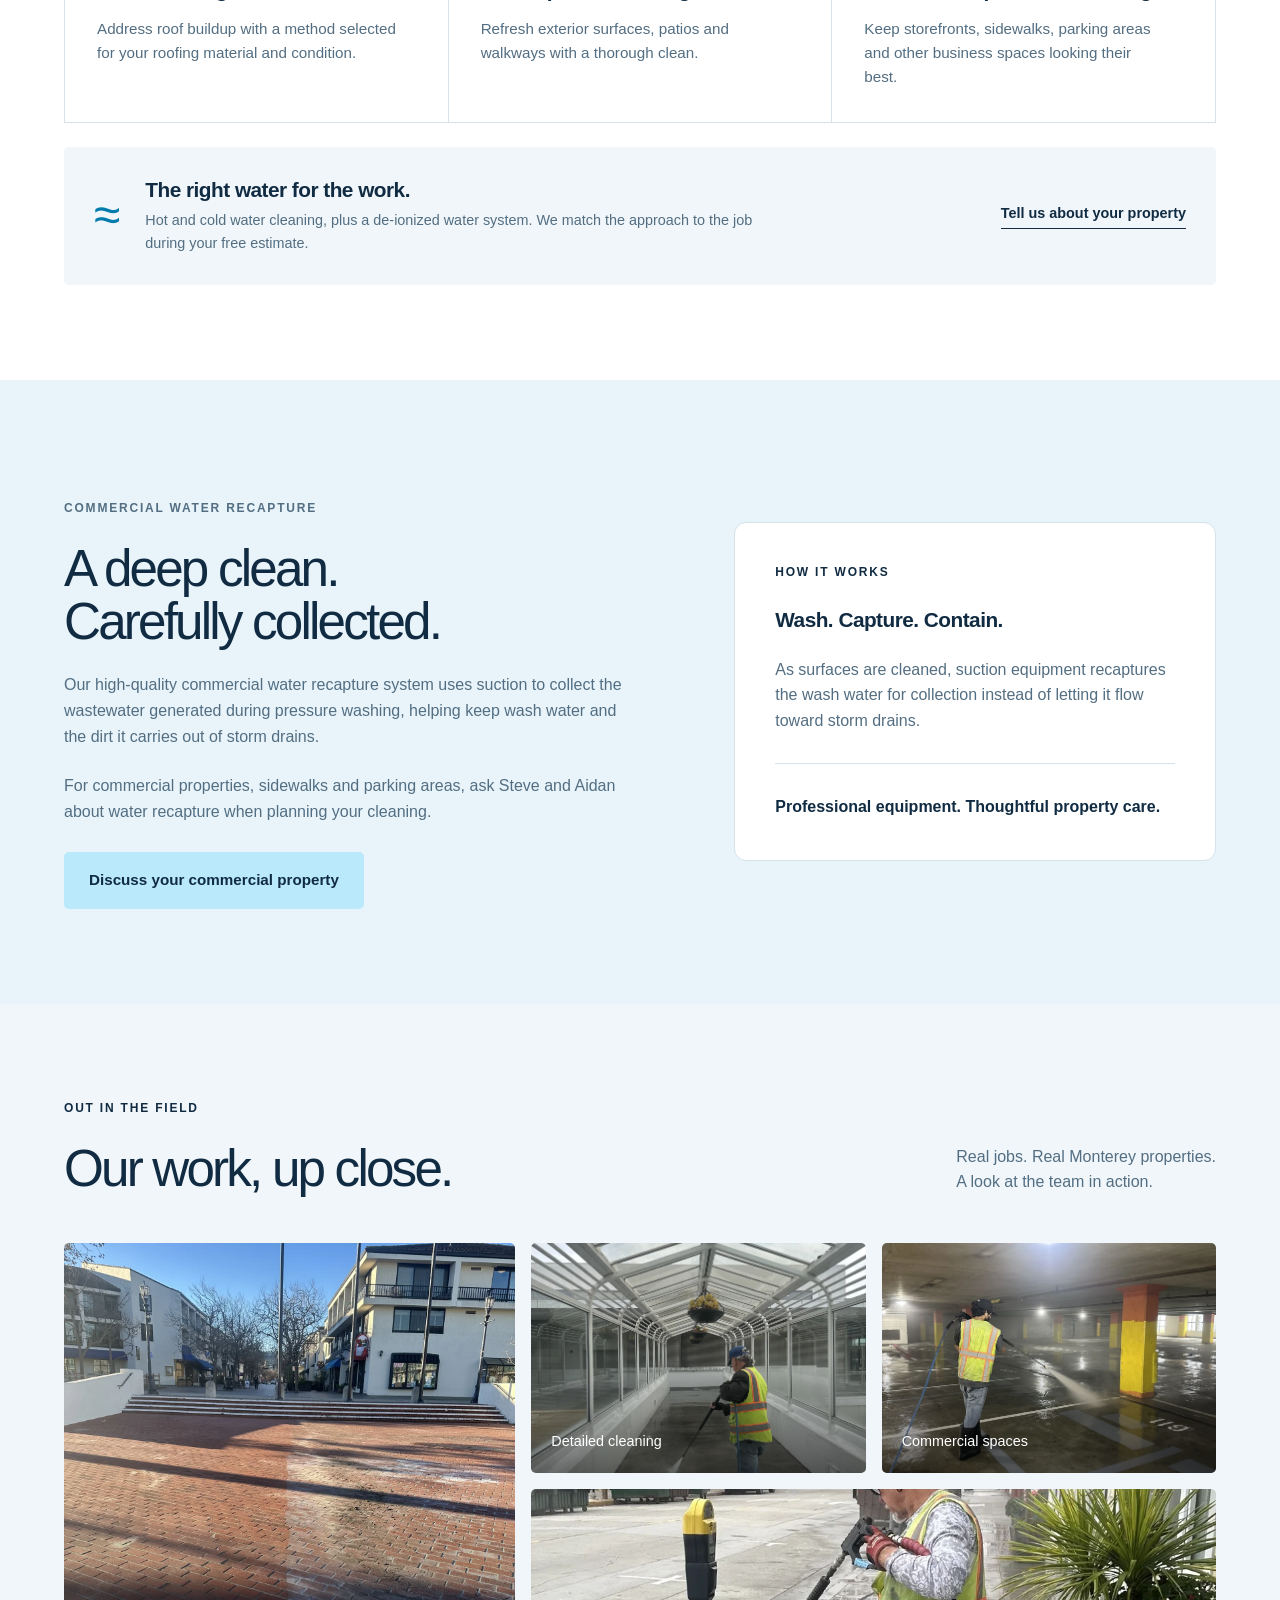
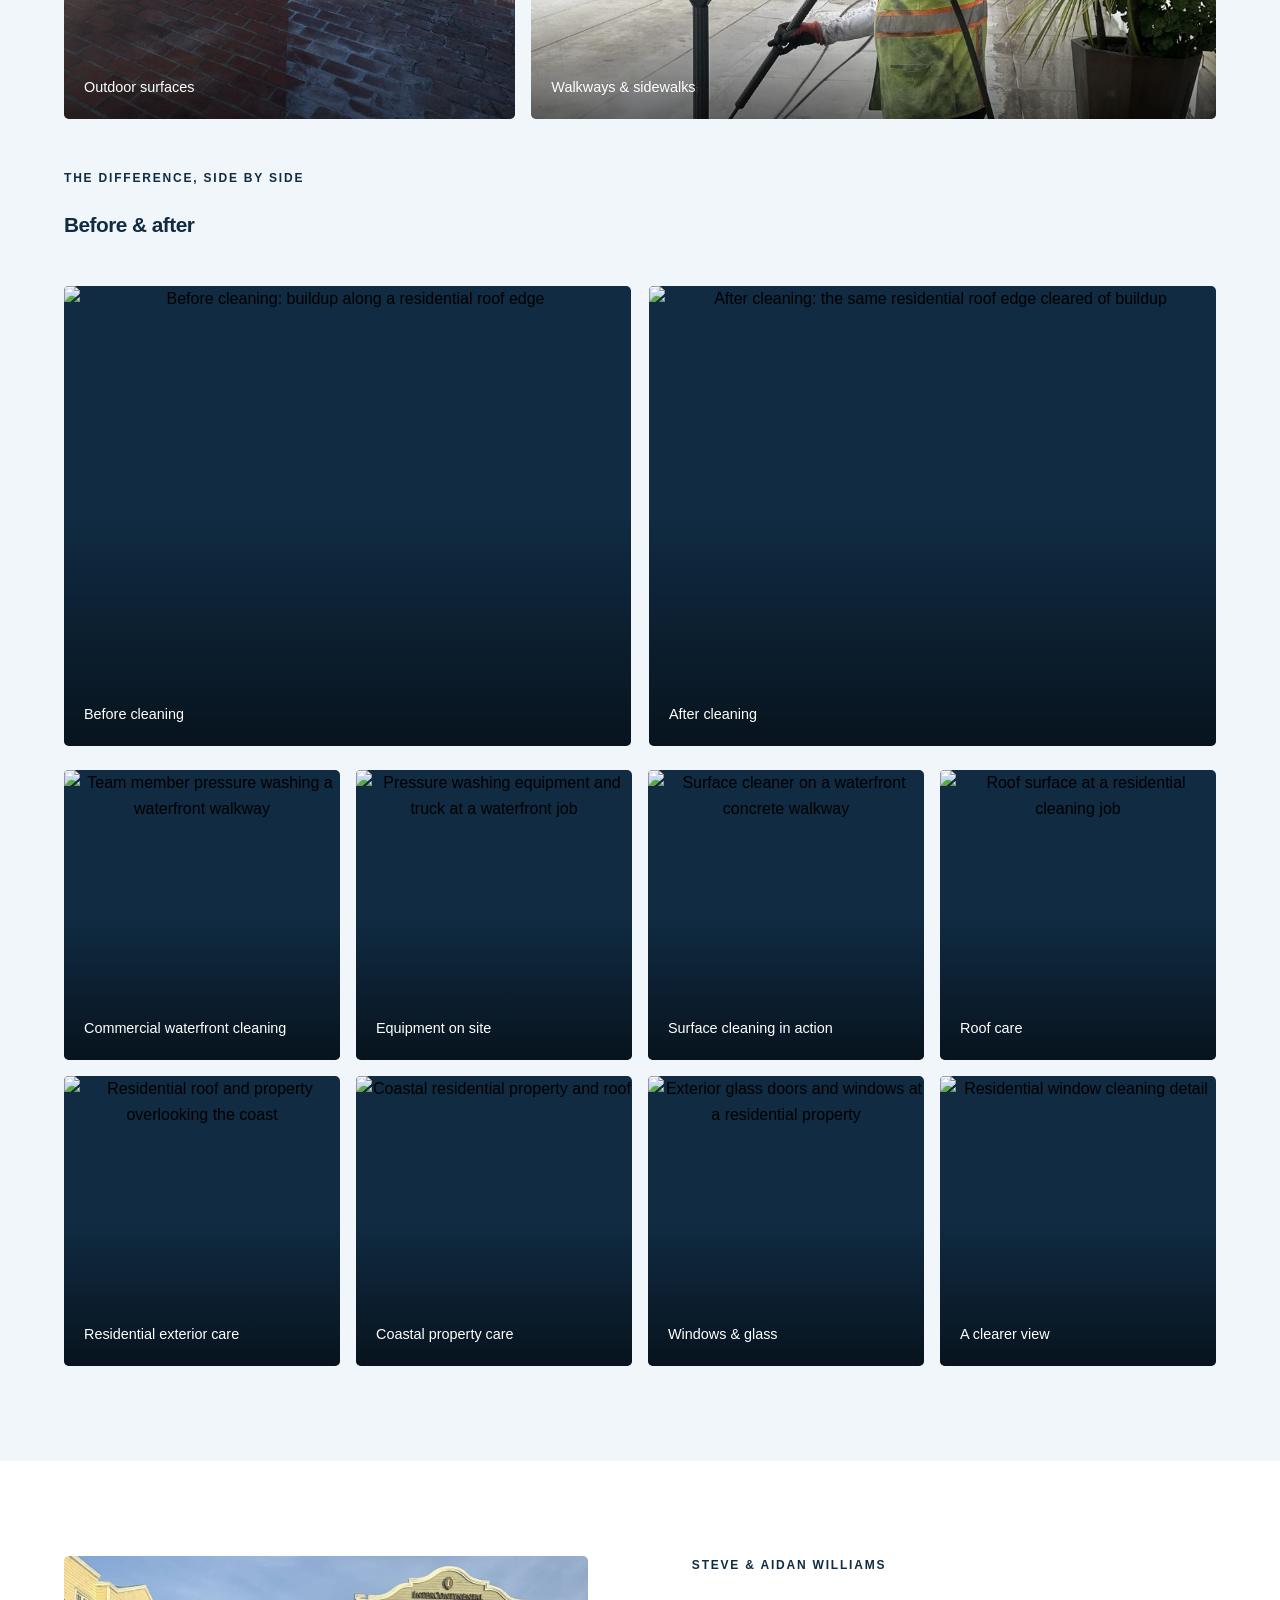
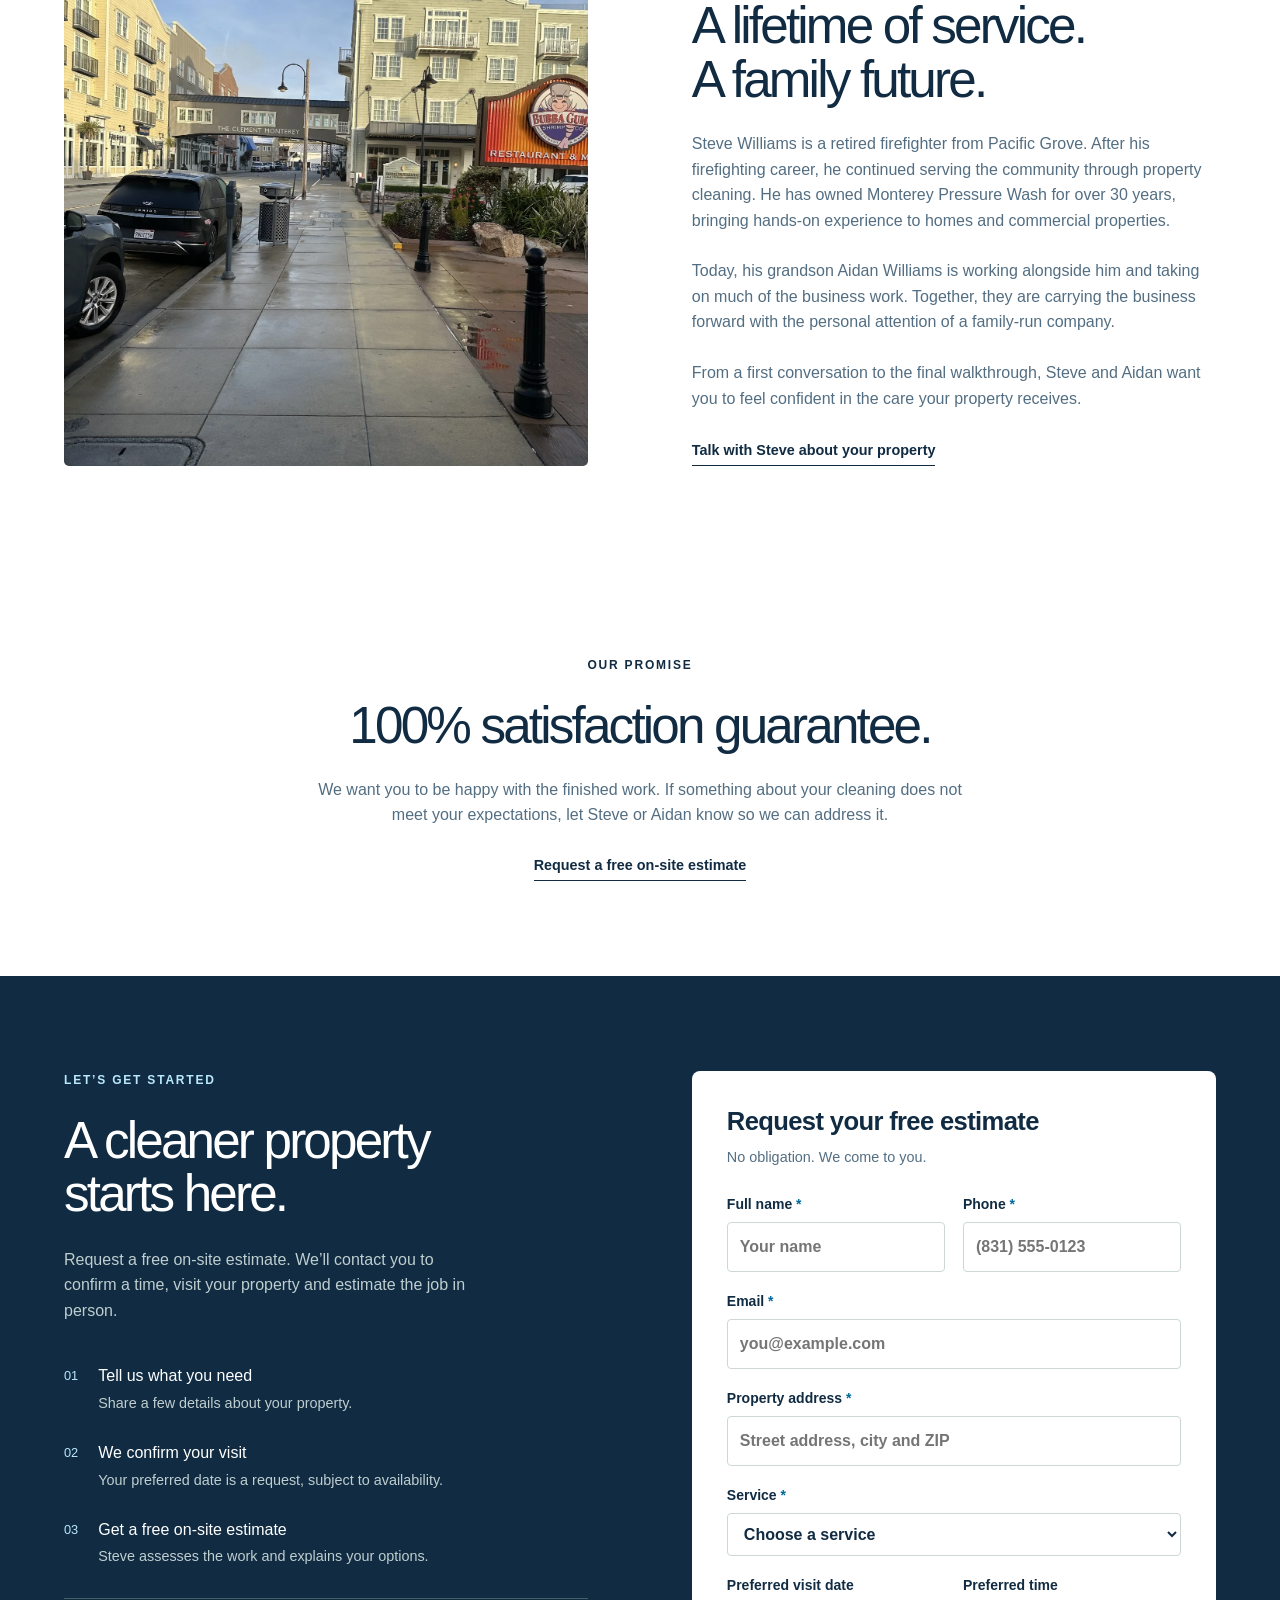
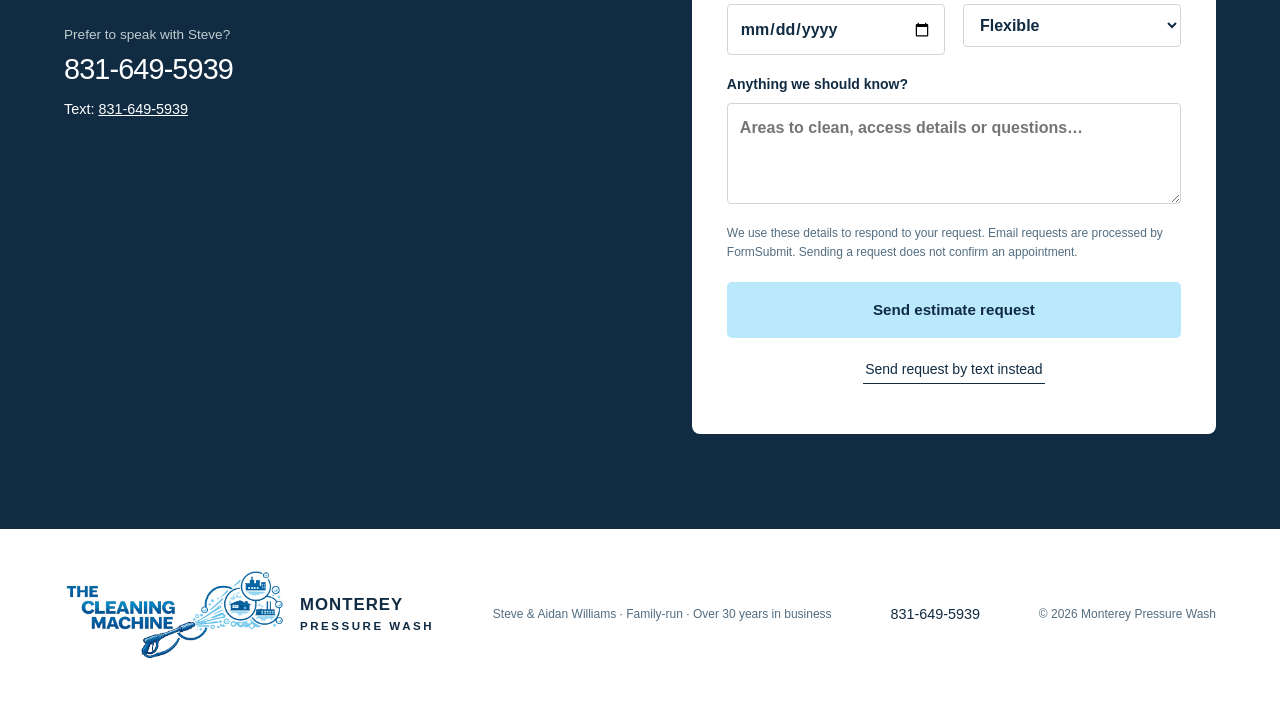
==== commit ebc33696: "Add files via upload" ====
--- a/index.html
+++ b/index.html
@@ -2,18 +2,21 @@
 <html lang="en">
 <head>
 <meta charset="utf-8"><meta name="viewport" content="width=device-width,initial-scale=1">
-<title>Monterey Pressure Wash | Free On-Site Estimates</title>
+<title>Pressure Washing & Window Cleaning | Monterey Pressure Wash</title>
 <meta name="description" content="Monterey Pressure Wash offers window, gutter, solar panel, roof, house and commercial exterior cleaning. Owner Steve Williams brings over 30 years of experience. Request a free on-site estimate.">
 <meta name="theme-color" content="#102b42"><link rel="icon" href="assets/favicon.svg" type="image/svg+xml"><link rel="stylesheet" href="styles.css"><script src="script.js" defer></script>
-<script type="application/ld+json">{"@context":"https://schema.org","@type":"LocalBusiness","name":"Monterey Pressure Wash","telephone":"+1-831-649-5939","email":"stevodevo8@gmail.com","areaServed":"Monterey","founder":{"@type":"Person","name":"Steve Williams"},"description":"Residential and commercial exterior cleaning. Free on-site estimates."}</script>
+<script type="application/ld+json">{"@context":"https://schema.org","@type":"LocalBusiness","name":"Monterey Pressure Wash","url":"https://montereypressurewash.com/","logo":"https://montereypressurewash.com/assets/logo.png","telephone":"+1-831-649-5939","email":"stevodevo8@gmail.com","areaServed":"Monterey","founder":{"@type":"Person","name":"Steve Williams"},"description":"Residential and commercial exterior cleaning. Free on-site estimates."}</script>
+<link rel="canonical" href="https://montereypressurewash.com/">
+<meta name="robots" content="index,follow,max-image-preview:large">
+<meta property="og:type" content="website"><meta property="og:title" content="Monterey Pressure Wash | Family-run exterior cleaning"><meta property="og:description" content="Pressure washing, window cleaning and more. Meet Steve and Aidan Williams. Free on-site estimates and a 100% satisfaction guarantee."><meta property="og:url" content="https://montereypressurewash.com/"><meta property="og:image" content="https://montereypressurewash.com/assets/IMG_1943.webp">
 </head>
 <body>
 <a class="skip" href="#main">Skip to content</a>
-<header class="header"><a class="brand" href="#" aria-label="Monterey Pressure Wash home"><img class="company-logo" src="assets/logo.png" alt="The Cleaning Machine logo"><span>MONTEREY<small>PRESSURE WASH</small></span></a><nav aria-label="Main navigation"><a href="#services">Services</a><a href="#work">Our work</a><a href="#about">About</a><a class="nav-call" href="tel:+18316495939">831-649-5939</a><a class="button small" href="#estimate">Free estimate</a></nav></header>
+<header class="header"><a class="brand" href="#" aria-label="Monterey Pressure Wash home"><img class="company-logo" src="assets/logo.png" alt="The Cleaning Machine logo" width="1350" height="565"><span>MONTEREY<small>PRESSURE WASH</small></span></a><nav aria-label="Main navigation"><a href="#services">Services</a><a href="#work">Our work</a><a href="#about">About</a><a class="nav-call" href="tel:+18316495939">831-649-5939</a><a class="button small" href="#estimate">Free estimate</a></nav></header>
 <main id="main">
-<section class="hero"><div class="hero-copy"><p class="eyebrow">MONTEREY PRESSURE WASH</p><h1>A fresh look.<br>A deeper clean.</h1><p class="hero-description">From your windows to your walkways, bring out the best in your property with an experienced local owner.</p><div class="actions"><a class="button" href="#estimate">Book a free estimate</a><a class="text-link" href="tel:+18316495939">Call Steve: 831-649-5939</a></div><div class="hero-proof"><strong>30+<span>years of ownership</span></strong><div>Residential & commercial<br>Free on-site estimates</div></div></div><div class="hero-image"><img src="assets/IMG_0975.webp" alt="Monterey Pressure Wash cleaning the street at Cannery Row" fetchpriority="high"><span class="photo-label">LOCAL EXPERIENCE. VISIBLE RESULTS.</span></div></section>
-<div class="capabilities"><span>HOMES & BUSINESSES</span><span>HOT & COLD WATER</span><span>DE-IONIZED WATER SYSTEM</span><span>OWNER-OPERATED</span></div>
-<section class="section" id="services"><div class="section-heading"><div><p class="eyebrow">WHAT WE CLEAN</p><h2>Every surface.<br>Considered care.</h2></div><p>A cleaner property starts with the right approach. Steve evaluates the job in person and recommends the cleaning method for your surfaces.</p></div><div class="services-grid">
+<section class="hero"><div class="hero-copy"><p class="eyebrow">MONTEREY PRESSURE WASH</p><h1>A fresh look.<br>A deeper clean.</h1><p class="hero-description">Pressure washing, window cleaning and exterior care for Monterey County homes and businesses. Steve Williams and his grandson Aidan bring personal attention to every property.</p><div class="actions"><a class="button" href="#estimate">Book a free estimate</a><a class="text-link" href="tel:+18316495939">Call Steve: 831-649-5939</a></div><div class="hero-proof"><strong>30+<span>years of ownership</span></strong><div>Residential & commercial<br>Free on-site estimates</div></div><p class="guarantee-badge">100% satisfaction guarantee</p></div><div class="hero-image"><img src="assets/IMG_0975.webp" alt="Monterey Pressure Wash cleaning the street at Cannery Row" fetchpriority="high" width="1800" height="1350"><span class="photo-label">LOCAL EXPERIENCE. VISIBLE RESULTS.</span></div></section>
+<div class="capabilities"><span>HOMES & BUSINESSES</span><span>HOT & COLD WATER</span><span>DE-IONIZED WATER SYSTEM</span><span>FAMILY-OPERATED</span></div>
+<section class="section" id="services"><div class="section-heading"><div><p class="eyebrow">WHAT WE CLEAN</p><h2>Exterior cleaning<br>in Monterey County.</h2></div><p>A cleaner property starts with the right approach. Steve evaluates the job in person and recommends the cleaning method for your surfaces.</p></div><div class="services-grid">
 <article class="service"><span class="service-number">01 /</span><h3>Window cleaning</h3><p>Clearer views and a fresh finish, with a de-ionized water system available for window cleaning.</p></article>
 <article class="service"><span class="service-number">02 /</span><h3>Gutter cleaning</h3><p>Clear leaves and debris so your gutters can do their job.</p></article>
 <article class="service"><span class="service-number">03 /</span><h3>Solar panel cleaning</h3><p>Remove accumulated dirt from your panels with a cleaning approach suited to your installation.</p></article>
@@ -21,11 +24,11 @@
 <article class="service"><span class="service-number">05 /</span><h3>House power washing</h3><p>Refresh exterior surfaces, patios and walkways with a thorough clean.</p></article>
 <article class="service"><span class="service-number">06 /</span><h3>Commercial pressure washing</h3><p>Keep storefronts, sidewalks, parking areas and other business spaces looking their best.</p></article>
 </div><div class="equipment"><span class="equipment-icon" aria-hidden="true">≈</span><div><h3>The right water for the work.</h3><p>Hot and cold water cleaning, plus a de-ionized water system. We match the approach to the job during your free estimate.</p></div><a class="text-link" href="#estimate">Tell us about your property</a></div></section>
-<section class="work-section section" id="work"><div class="section-heading"><div><p class="eyebrow">OUT IN THE FIELD</p><h2>Our work, up close.</h2></div><p>Real jobs. Real Monterey properties.<br>A look at the team in action.</p></div><div class="gallery"><button class="gallery-item gallery-wide" data-image="assets/IMG_0390.webp" data-caption="Brick plaza cleaning in Monterey"><img loading="lazy" src="assets/IMG_0390.webp" alt="Brick plaza during pressure washing"><span>Outdoor surfaces</span></button><button class="gallery-item" data-image="assets/IMG_1130.webp" data-caption="Cleaning an enclosed glass walkway"><img loading="lazy" src="assets/IMG_1130.webp" alt="Team member cleaning inside a glass-covered walkway"><span>Detailed cleaning</span></button><button class="gallery-item" data-image="assets/IMG_2004.webp" data-caption="Pressure washing a parking garage"><img loading="lazy" src="assets/IMG_2004.webp" alt="Team member pressure washing a parking garage"><span>Commercial spaces</span></button><button class="gallery-item" data-image="assets/IMG_2045.webp" data-caption="Sidewalk cleaning in Monterey"><img loading="lazy" src="assets/IMG_2045.webp" alt="Team member pressure washing a sidewalk"><span>Walkways & sidewalks</span></button></div></section>
-<section class="about section" id="about"><div class="about-photo"><img loading="lazy" src="assets/IMG_0965.webp" alt="Freshly washed sidewalk along Cannery Row in Monterey"></div><div class="about-copy"><p class="eyebrow">MEET YOUR LOCAL OWNER</p><h2>30+ years.<br>One familiar name.</h2><p>Steve Williams has owned Monterey Pressure Wash for over 30 years. That experience goes into every property assessment and every cleaning job.</p><p>Whether it’s your home or your business, start with a conversation and a free visit to your property.</p><a class="text-link" href="tel:+18316495939">Talk with Steve</a></div></section>
-<section class="estimate-section section" id="estimate"><div class="estimate-copy"><p class="eyebrow">LET’S GET STARTED</p><h2>A cleaner property<br>starts here.</h2><p>Request a free on-site estimate. We’ll contact you to confirm a time, visit your property and estimate the job in person.</p><ol class="steps"><li><span>01</span><div><strong>Tell us what you need</strong><p>Share a few details about your property.</p></div></li><li><span>02</span><div><strong>We confirm your visit</strong><p>Your preferred date is a request, subject to availability.</p></div></li><li><span>03</span><div><strong>Get a free on-site estimate</strong><p>Steve assesses the work and explains your options.</p></div></li></ol><div class="contact-options"><p>Prefer to speak with Steve?</p><a href="tel:+18316495939">831-649-5939</a><small>Text: <a href="sms:+18316495939">831-649-5939</a></small></div></div>
+<section class="section recapture" id="water-recapture"><div><p class="eyebrow">COMMERCIAL WATER RECAPTURE</p><h2>A deep clean.<br>Carefully collected.</h2><p>Our high-quality commercial water recapture system uses suction to collect the wastewater generated during pressure washing, helping keep wash water and the dirt it carries out of storm drains.</p><p>For commercial properties, sidewalks and parking areas, ask Steve and Aidan about water recapture when planning your cleaning.</p><a class="button" href="#estimate">Discuss your commercial property</a></div><div class="recapture-card"><span class="eyebrow">HOW IT WORKS</span><h3>Wash. Capture. Contain.</h3><p>As surfaces are cleaned, suction equipment recaptures the wash water for collection instead of letting it flow toward storm drains.</p><hr><strong>Professional equipment. Thoughtful property care.</strong></div></section><section class="work-section section" id="work"><div class="section-heading"><div><p class="eyebrow">OUT IN THE FIELD</p><h2>Our work, up close.</h2></div><p>Real jobs. Real Monterey properties.<br>A look at the team in action.</p></div><div class="gallery"><button class="gallery-item gallery-wide" data-image="assets/IMG_0390.webp" data-caption="Brick plaza cleaning in Monterey"><img loading="lazy" src="assets/IMG_0390.webp" alt="Brick plaza during pressure washing" width="1350" height="1800"><span>Outdoor surfaces</span></button><button class="gallery-item" data-image="assets/IMG_1130.webp" data-caption="Cleaning an enclosed glass walkway"><img loading="lazy" src="assets/IMG_1130.webp" alt="Team member cleaning inside a glass-covered walkway" width="1350" height="1800"><span>Detailed cleaning</span></button><button class="gallery-item" data-image="assets/IMG_2004.webp" data-caption="Pressure washing a parking garage"><img loading="lazy" src="assets/IMG_2004.webp" alt="Team member pressure washing a parking garage" width="1350" height="1800"><span>Commercial spaces</span></button><button class="gallery-item" data-image="assets/IMG_2045.webp" data-caption="Sidewalk cleaning in Monterey"><img loading="lazy" src="assets/IMG_2045.webp" alt="Team member pressure washing a sidewalk" width="1012" height="1800"><span>Walkways & sidewalks</span></button></div><div class="before-after"><div class="section-heading"><div><p class="eyebrow">THE DIFFERENCE, SIDE BY SIDE</p><h3>Before & after</h3></div></div><div class="comparison"><button class="gallery-item" data-image="assets/IMG_0836.webp" data-caption="Before cleaning"><img loading="lazy" decoding="async" src="assets/IMG_0836.webp" alt="Before cleaning: buildup along a residential roof edge" width="1050" height="1400"><span>Before cleaning</span></button><button class="gallery-item" data-image="assets/IMG_0837.webp" data-caption="After cleaning"><img loading="lazy" decoding="async" src="assets/IMG_0837.webp" alt="After cleaning: the same residential roof edge cleared of buildup" width="1050" height="1400"><span>After cleaning</span></button></div></div><div class="more-gallery"><button class="gallery-item" data-image="assets/IMG_1943.webp" data-caption="Commercial waterfront cleaning"><img loading="lazy" decoding="async" src="assets/IMG_1943.webp" alt="Team member pressure washing a waterfront walkway" width="1050" height="1400"><span>Commercial waterfront cleaning</span></button><button class="gallery-item" data-image="assets/IMG_1937.webp" data-caption="Equipment on site"><img loading="lazy" decoding="async" src="assets/IMG_1937.webp" alt="Pressure washing equipment and truck at a waterfront job" width="787" height="1400"><span>Equipment on site</span></button><button class="gallery-item" data-image="assets/IMG_1932.webp" data-caption="Surface cleaning in action"><img loading="lazy" decoding="async" src="assets/IMG_1932.webp" alt="Surface cleaner on a waterfront concrete walkway" width="1050" height="1400"><span>Surface cleaning in action</span></button><button class="gallery-item" data-image="assets/IMG_0843.webp" data-caption="Roof care"><img loading="lazy" decoding="async" src="assets/IMG_0843.webp" alt="Roof surface at a residential cleaning job" width="1050" height="1400"><span>Roof care</span></button><button class="gallery-item" data-image="assets/IMG_0665.webp" data-caption="Residential exterior care"><img loading="lazy" decoding="async" src="assets/IMG_0665.webp" alt="Residential roof and property overlooking the coast" width="1050" height="1400"><span>Residential exterior care</span></button><button class="gallery-item" data-image="assets/IMG_0666.webp" data-caption="Coastal property care"><img loading="lazy" decoding="async" src="assets/IMG_0666.webp" alt="Coastal residential property and roof" width="1050" height="1400"><span>Coastal property care</span></button><button class="gallery-item" data-image="assets/IMG_0664.webp" data-caption="Windows & glass"><img loading="lazy" decoding="async" src="assets/IMG_0664.webp" alt="Exterior glass doors and windows at a residential property" width="1050" height="1400"><span>Windows & glass</span></button><button class="gallery-item" data-image="assets/IMG_0662.webp" data-caption="A clearer view"><img loading="lazy" decoding="async" src="assets/IMG_0662.webp" alt="Residential window cleaning detail" width="1050" height="1400"><span>A clearer view</span></button></div></section>
+<section class="about section" id="about"><div class="about-photo"><img loading="lazy" src="assets/IMG_0965.webp" alt="Freshly washed sidewalk along Cannery Row in Monterey" width="1350" height="1800"></div><div class="about-copy"><p class="eyebrow">STEVE & AIDAN WILLIAMS</p><h2>A lifetime of service.<br>A family future.</h2><p>Steve Williams is a retired firefighter from Pacific Grove. After his firefighting career, he continued serving the community through property cleaning. He has owned Monterey Pressure Wash for over 30 years, bringing hands-on experience to homes and commercial properties.</p><p>Today, his grandson Aidan Williams is working alongside him and taking on much of the business work. Together, they are carrying the business forward with the personal attention of a family-run company.</p><p>From a first conversation to the final walkthrough, Steve and Aidan want you to feel confident in the care your property receives.</p><a class="text-link" href="tel:+18316495939">Talk with Steve about your property</a></div></section>
+<section class="section guarantee"><p class="eyebrow">OUR PROMISE</p><h2>100% satisfaction guarantee.</h2><p>We want you to be happy with the finished work. If something about your cleaning does not meet your expectations, let Steve or Aidan know so we can address it.</p><a class="text-link" href="#estimate">Request a free on-site estimate</a></section><section class="estimate-section section" id="estimate"><div class="estimate-copy"><p class="eyebrow">LET’S GET STARTED</p><h2>A cleaner property<br>starts here.</h2><p>Request a free on-site estimate. We’ll contact you to confirm a time, visit your property and estimate the job in person.</p><ol class="steps"><li><span>01</span><div><strong>Tell us what you need</strong><p>Share a few details about your property.</p></div></li><li><span>02</span><div><strong>We confirm your visit</strong><p>Your preferred date is a request, subject to availability.</p></div></li><li><span>03</span><div><strong>Get a free on-site estimate</strong><p>Steve assesses the work and explains your options.</p></div></li></ol><div class="contact-options"><p>Prefer to speak with Steve?</p><a href="tel:+18316495939">831-649-5939</a><small>Text: <a href="sms:+18316495939">831-649-5939</a></small></div></div>
 <form id="estimate-form" action="https://formsubmit.co/stevodevo8@gmail.com" method="POST"><h3>Request your free estimate</h3><p class="form-intro">No obligation. We come to you.</p><input type="hidden" name="_subject" value="New free estimate request — Monterey Pressure Wash"><input type="hidden" name="_template" value="table"><input class="honeypot" type="text" name="_honey" tabindex="-1" autocomplete="off" aria-hidden="true">
 <div class="form-grid"><label>Full name <span>*</span><input name="name" autocomplete="name" required maxlength="100" placeholder="Your name"></label><label>Phone <span>*</span><input name="phone" type="tel" autocomplete="tel" required maxlength="30" placeholder="(831) 555-0123"></label><label class="full">Email <span>*</span><input name="email" type="email" autocomplete="email" required maxlength="150" placeholder="you@example.com"></label><label class="full">Property address <span>*</span><input name="address" autocomplete="street-address" required maxlength="250" placeholder="Street address, city and ZIP"></label><label class="full">Service <span>*</span><select name="service" required><option value="">Choose a service</option><option>Window cleaning</option><option>Gutter cleaning</option><option>Solar panel cleaning</option><option>Roof cleaning</option><option>House power washing</option><option>Commercial pressure washing</option><option>Multiple services / not sure yet</option></select></label><label>Preferred visit date<input name="preferred_date" type="date" id="preferred-date"></label><label>Preferred time<select name="preferred_time"><option>Flexible</option><option>Morning</option><option>Afternoon</option></select></label><label class="full">Anything we should know?<textarea name="details" rows="3" maxlength="2000" placeholder="Areas to clean, access details or questions…"></textarea></label></div><p class="privacy-note">We use these details to respond to your request. Email requests are processed by FormSubmit. Sending a request does not confirm an appointment.</p><button class="button submit" type="submit">Send estimate request</button><button class="sms-button" type="button" id="text-request">Send request by text instead</button><p class="form-status" id="form-status" aria-live="polite"></p><noscript><p>Submit by email above, or text Steve at <a href="sms:+18316495939">831-649-5939</a>.</p></noscript></form></section>
-</main><footer><a class="brand" href="#"><img class="company-logo" src="assets/logo.png" alt="The Cleaning Machine logo"><span>MONTEREY<small>PRESSURE WASH</small></span></a><p>Owner Steve Williams · Over 30 years in business</p><a href="tel:+18316495939">831-649-5939</a><span>© <span id="year">2026</span> Monterey Pressure Wash</span></footer><div class="mobile-contact"><a href="tel:+18316495939">Call Steve</a><a href="#estimate">Free estimate</a></div>
-<dialog id="photo-dialog"><button id="close-photo" aria-label="Close photo">×</button><img id="large-photo" src="assets/IMG_0390.webp" alt=""><p id="photo-caption"></p></dialog>
+</main><footer><a class="brand" href="#"><img class="company-logo" src="assets/logo.png" alt="The Cleaning Machine logo" width="1350" height="565"><span>MONTEREY<small>PRESSURE WASH</small></span></a><p>Steve & Aidan Williams · Family-run · Over 30 years in business</p><a href="tel:+18316495939">831-649-5939</a><span>© <span id="year">2026</span> Monterey Pressure Wash</span></footer><div class="mobile-contact"><a href="tel:+18316495939">Call Steve</a><a href="#estimate">Free estimate</a></div>
+<dialog id="photo-dialog"><button id="close-photo" aria-label="Close photo">×</button><img id="large-photo" src="assets/IMG_0390.webp" alt="" width="1350" height="1800"><p id="photo-caption"></p></dialog>
 </body></html>
--- a/styles.css
+++ b/styles.css
@@ -7,3 +7,9 @@
 
 /* Supplied logo, kept intact with the company name alongside it. */
 .company-logo{width:135px;height:58px;object-fit:contain;flex-shrink:0}.brand{gap:16px}@media(max-width:1000px){.company-logo{width:105px;height:48px}.brand{gap:10px}}@media(max-width:700px){.company-logo{width:80px;height:38px}.brand{font-size:.75rem;gap:8px}.brand small{font-size:.58rem;letter-spacing:.13em}.header{gap:12px}.button.small{font-size:.75rem;padding:10px 12px}}
+
+/* Expanded family story, equipment and real-project gallery. */
+.company-logo{width:220px;height:92px}.header .brand>span{font-size:.85rem}.guarantee-badge{display:inline-block;margin-top:24px;padding:9px 15px;border:1px solid #007bad;border-radius:30px;font-size:.85rem;font-weight:700}.recapture{background:#e8f4fa;display:grid;grid-template-columns:1.2fr 1fr;gap:8%;align-items:center}.recapture p{margin-top:24px;max-width:650px;color:var(--muted)}.recapture .button{margin-top:28px}.recapture-card{background:white;border:1px solid var(--line);border-radius:12px;padding:40px}.recapture-card .eyebrow{display:block}.recapture-card hr{border:0;border-top:1px solid var(--line);margin:30px 0}.before-after{margin-top:50px}.comparison{display:grid;grid-template-columns:1fr 1fr;gap:18px}.comparison .gallery-item{height:460px}.comparison .gallery-item:last-child{grid-column:auto}.more-gallery{display:grid;grid-template-columns:repeat(4,1fr);gap:16px;margin-top:24px}.more-gallery .gallery-item{height:290px}.more-gallery .gallery-item:last-child{grid-column:auto}.guarantee{text-align:center}.guarantee p:not(.eyebrow){max-width:650px;margin:24px auto;color:var(--muted)}.guarantee .text-link{display:inline-block}.about-copy p:not(.eyebrow){max-width:600px}
+@media(max-width:1100px){.header{flex-wrap:wrap}.header nav{flex-wrap:wrap}.more-gallery{grid-template-columns:repeat(2,1fr)}}
+@media(max-width:700px){.company-logo{width:170px;height:72px}.header .brand>span{display:none}.recapture{grid-template-columns:1fr;gap:30px}.recapture-card{padding:25px}.comparison .gallery-item{height:300px}.more-gallery .gallery-item{height:240px}.hero h1{font-size:clamp(2.8rem,12vw,3.7rem)}}
+@media(max-width:400px){.company-logo{width:145px;height:61px}.comparison{gap:10px}.comparison .gallery-item{height:230px}.more-gallery{grid-template-columns:1fr}.more-gallery .gallery-item{height:320px}}
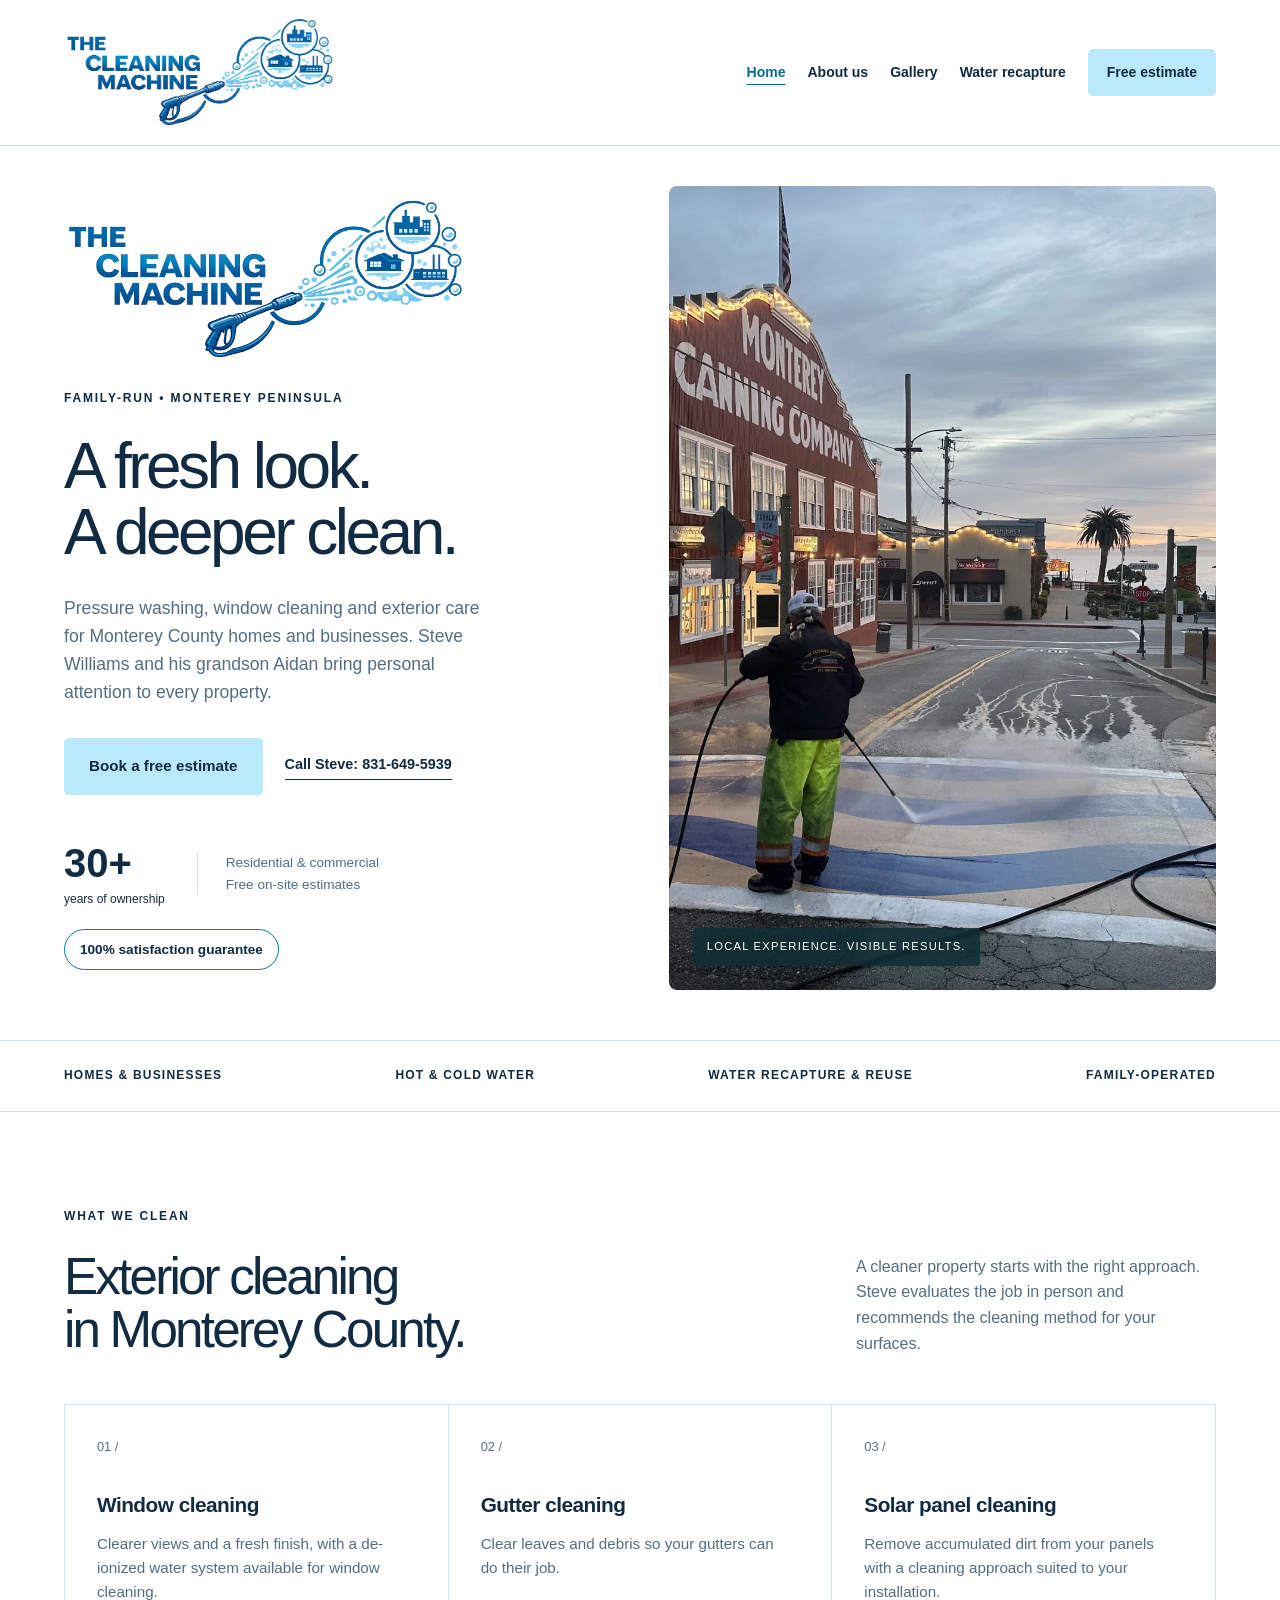
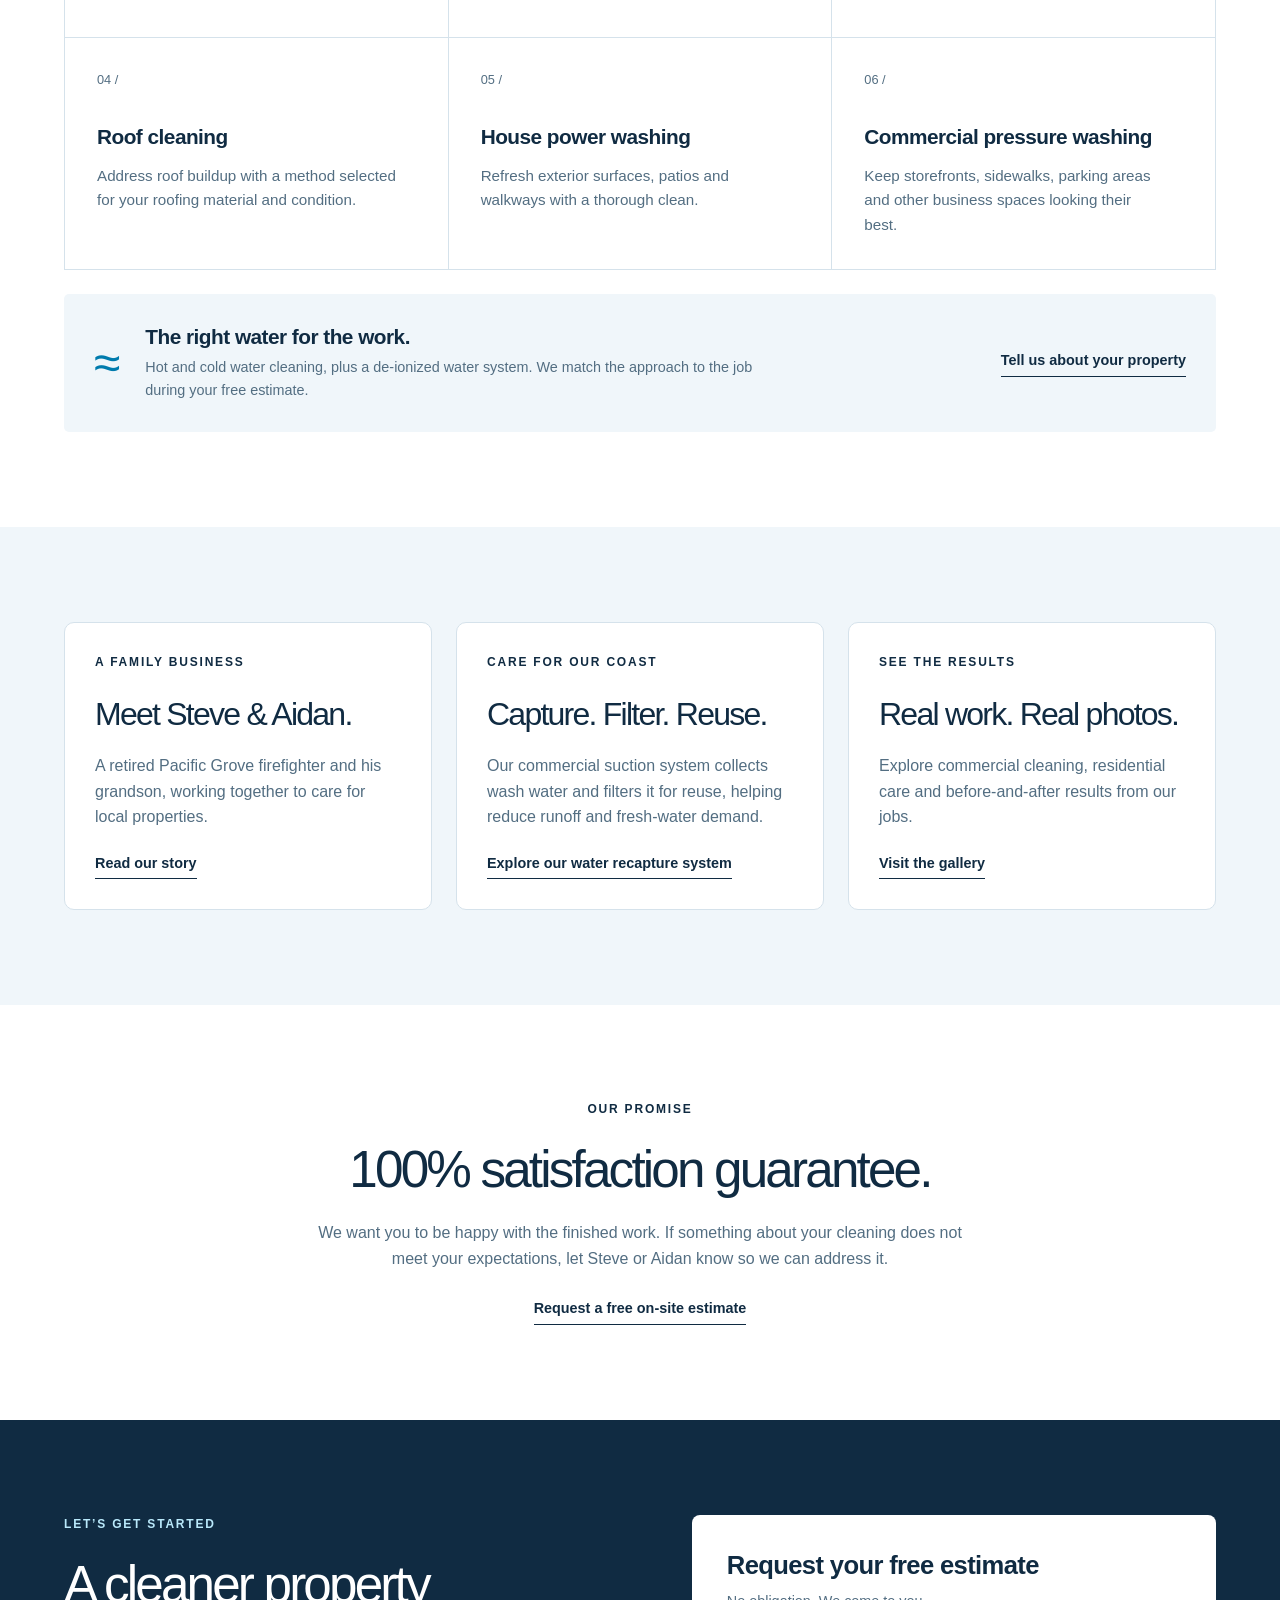
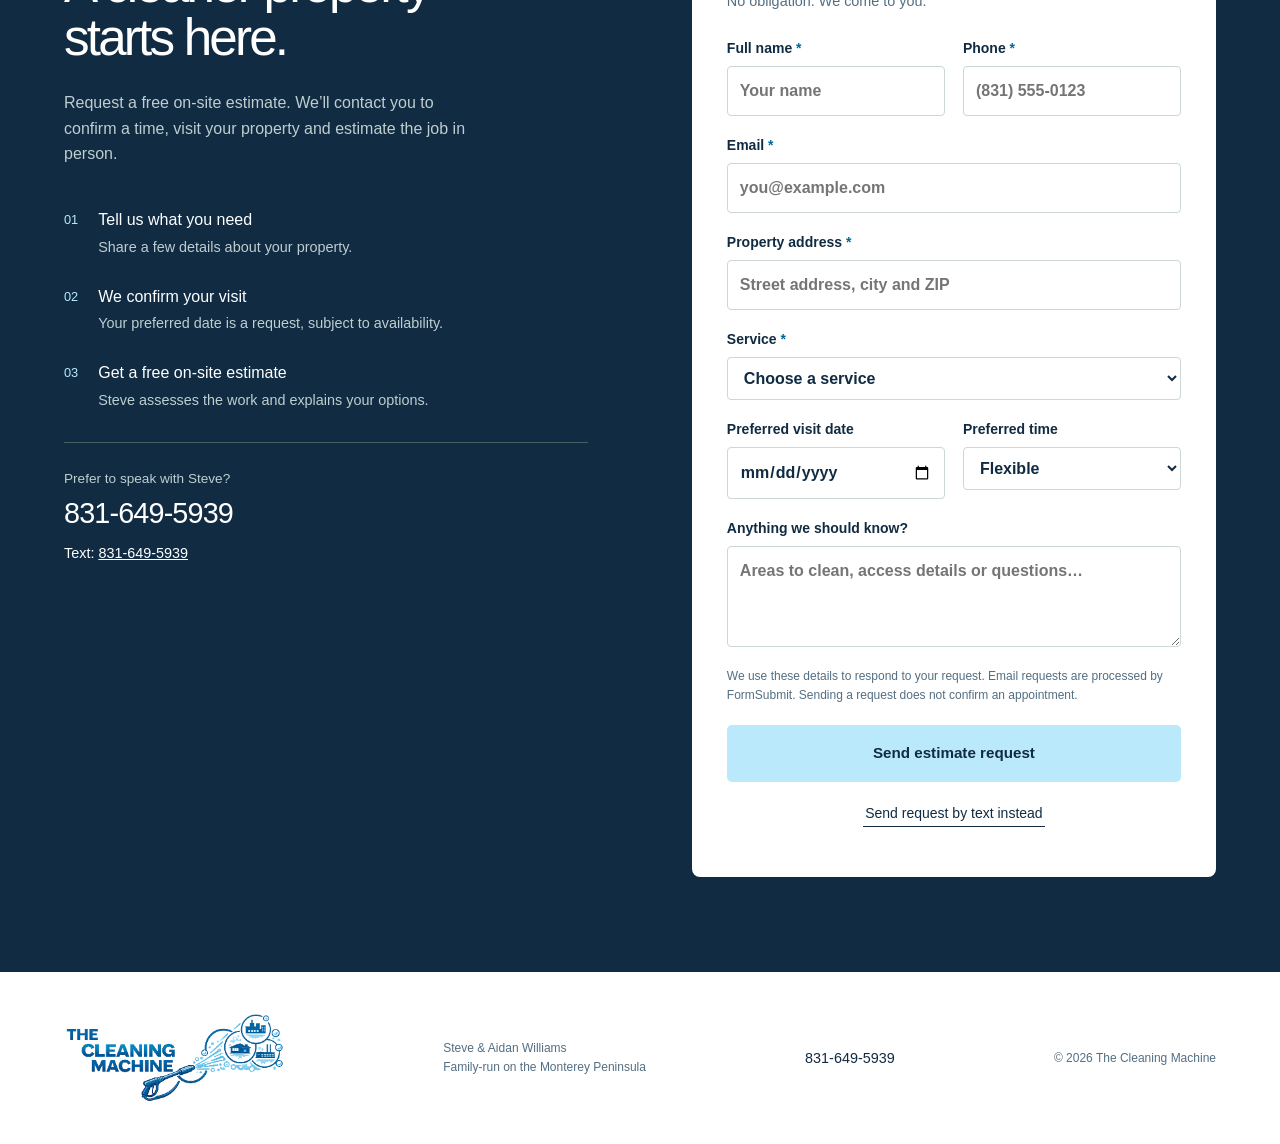
==== commit aa05004e: "Add files via upload" ====
--- a/index.html
+++ b/index.html
@@ -1,21 +1,5 @@
-<!doctype html>
-<html lang="en">
-<head>
-<meta charset="utf-8"><meta name="viewport" content="width=device-width,initial-scale=1">
-<title>Pressure Washing & Window Cleaning | Monterey Pressure Wash</title>
-<meta name="description" content="Monterey Pressure Wash offers window, gutter, solar panel, roof, house and commercial exterior cleaning. Owner Steve Williams brings over 30 years of experience. Request a free on-site estimate.">
-<meta name="theme-color" content="#102b42"><link rel="icon" href="assets/favicon.svg" type="image/svg+xml"><link rel="stylesheet" href="styles.css"><script src="script.js" defer></script>
-<script type="application/ld+json">{"@context":"https://schema.org","@type":"LocalBusiness","name":"Monterey Pressure Wash","url":"https://montereypressurewash.com/","logo":"https://montereypressurewash.com/assets/logo.png","telephone":"+1-831-649-5939","email":"stevodevo8@gmail.com","areaServed":"Monterey","founder":{"@type":"Person","name":"Steve Williams"},"description":"Residential and commercial exterior cleaning. Free on-site estimates."}</script>
-<link rel="canonical" href="https://montereypressurewash.com/">
-<meta name="robots" content="index,follow,max-image-preview:large">
-<meta property="og:type" content="website"><meta property="og:title" content="Monterey Pressure Wash | Family-run exterior cleaning"><meta property="og:description" content="Pressure washing, window cleaning and more. Meet Steve and Aidan Williams. Free on-site estimates and a 100% satisfaction guarantee."><meta property="og:url" content="https://montereypressurewash.com/"><meta property="og:image" content="https://montereypressurewash.com/assets/IMG_1943.webp">
-</head>
-<body>
-<a class="skip" href="#main">Skip to content</a>
-<header class="header"><a class="brand" href="#" aria-label="Monterey Pressure Wash home"><img class="company-logo" src="assets/logo.png" alt="The Cleaning Machine logo" width="1350" height="565"><span>MONTEREY<small>PRESSURE WASH</small></span></a><nav aria-label="Main navigation"><a href="#services">Services</a><a href="#work">Our work</a><a href="#about">About</a><a class="nav-call" href="tel:+18316495939">831-649-5939</a><a class="button small" href="#estimate">Free estimate</a></nav></header>
-<main id="main">
-<section class="hero"><div class="hero-copy"><p class="eyebrow">MONTEREY PRESSURE WASH</p><h1>A fresh look.<br>A deeper clean.</h1><p class="hero-description">Pressure washing, window cleaning and exterior care for Monterey County homes and businesses. Steve Williams and his grandson Aidan bring personal attention to every property.</p><div class="actions"><a class="button" href="#estimate">Book a free estimate</a><a class="text-link" href="tel:+18316495939">Call Steve: 831-649-5939</a></div><div class="hero-proof"><strong>30+<span>years of ownership</span></strong><div>Residential & commercial<br>Free on-site estimates</div></div><p class="guarantee-badge">100% satisfaction guarantee</p></div><div class="hero-image"><img src="assets/IMG_0975.webp" alt="Monterey Pressure Wash cleaning the street at Cannery Row" fetchpriority="high" width="1800" height="1350"><span class="photo-label">LOCAL EXPERIENCE. VISIBLE RESULTS.</span></div></section>
-<div class="capabilities"><span>HOMES & BUSINESSES</span><span>HOT & COLD WATER</span><span>DE-IONIZED WATER SYSTEM</span><span>FAMILY-OPERATED</span></div>
+<!doctype html><html lang="en"><head><meta charset="utf-8"><meta name="viewport" content="width=device-width,initial-scale=1"><title>Pressure Washing &amp; Window Cleaning | The Cleaning Machine</title><meta name="description" content="Family-run pressure washing, window, gutter and solar panel cleaning on the Monterey Peninsula. Water recapture and reuse. Free estimates."><meta name="theme-color" content="#102b42"><link rel="icon" href="assets/favicon.svg" type="image/svg+xml"><link rel="stylesheet" href="styles.css"><script src="script.js" defer></script><link rel="canonical" href="https://montereypressurewash.com/"><meta name="robots" content="index,follow,max-image-preview:large"><meta property="og:type" content="website"><meta property="og:title" content="Pressure Washing &amp; Window Cleaning | The Cleaning Machine"><meta property="og:description" content="Family-run pressure washing, window, gutter and solar panel cleaning on the Monterey Peninsula. Water recapture and reuse. Free estimates."><meta property="og:url" content="https://montereypressurewash.com/"><meta property="og:image" content="https://montereypressurewash.com/assets/IMG_0975.webp"><script type="application/ld+json">{"@context": "https://schema.org", "@type": "LocalBusiness", "@id": "https://montereypressurewash.com/#business", "name": "The Cleaning Machine", "url": "https://montereypressurewash.com/", "logo": "https://montereypressurewash.com/assets/logo.png", "telephone": "+1-831-649-5939", "email": "stevodevo8@gmail.com", "areaServed": ["Monterey Peninsula", "Monterey County"], "founder": {"@type": "Person", "name": "Steve Williams"}, "description": "Family-run residential and commercial exterior cleaning with water recapture, filtration and reuse."}</script></head><body><a class="skip" href="#main">Skip to content</a><header class="header"><a class="brand" href="index.html" aria-label="The Cleaning Machine home"><img class="company-logo" src="assets/logo.png" alt="The Cleaning Machine" width="1350" height="565"></a><nav aria-label="Main navigation"><a href="index.html" aria-current="page">Home</a><a href="about.html">About us</a><a href="gallery.html">Gallery</a><a href="water-recapture.html">Water recapture</a><a class="button small" href="index.html#estimate">Free estimate</a></nav></header><main id="main"><section class="hero"><div class="hero-copy"><img class="hero-logo" src="assets/logo.png" alt="The Cleaning Machine" width="1350" height="565"><p class="eyebrow">FAMILY-RUN • MONTEREY PENINSULA</p><h1>A fresh look.<br>A deeper clean.</h1><p class="hero-description">Pressure washing, window cleaning and exterior care for Monterey County homes and businesses. Steve Williams and his grandson Aidan bring personal attention to every property.</p><div class="actions"><a class="button" href="#estimate">Book a free estimate</a><a class="text-link" href="tel:+18316495939">Call Steve: 831-649-5939</a></div><div class="hero-proof"><strong>30+<span>years of ownership</span></strong><div>Residential & commercial<br>Free on-site estimates</div></div><p class="guarantee-badge">100% satisfaction guarantee</p></div><div class="hero-image"><img src="assets/IMG_0975.webp" alt="The Cleaning Machine cleaning the street at Cannery Row" fetchpriority="high" width="1800" height="1350"><span class="photo-label">LOCAL EXPERIENCE. VISIBLE RESULTS.</span></div></section>
+<div class="capabilities"><span>HOMES & BUSINESSES</span><span>HOT & COLD WATER</span><span>WATER RECAPTURE & REUSE</span><span>FAMILY-OPERATED</span></div>
 <section class="section" id="services"><div class="section-heading"><div><p class="eyebrow">WHAT WE CLEAN</p><h2>Exterior cleaning<br>in Monterey County.</h2></div><p>A cleaner property starts with the right approach. Steve evaluates the job in person and recommends the cleaning method for your surfaces.</p></div><div class="services-grid">
 <article class="service"><span class="service-number">01 /</span><h3>Window cleaning</h3><p>Clearer views and a fresh finish, with a de-ionized water system available for window cleaning.</p></article>
 <article class="service"><span class="service-number">02 /</span><h3>Gutter cleaning</h3><p>Clear leaves and debris so your gutters can do their job.</p></article>
@@ -24,11 +8,7 @@
 <article class="service"><span class="service-number">05 /</span><h3>House power washing</h3><p>Refresh exterior surfaces, patios and walkways with a thorough clean.</p></article>
 <article class="service"><span class="service-number">06 /</span><h3>Commercial pressure washing</h3><p>Keep storefronts, sidewalks, parking areas and other business spaces looking their best.</p></article>
 </div><div class="equipment"><span class="equipment-icon" aria-hidden="true">≈</span><div><h3>The right water for the work.</h3><p>Hot and cold water cleaning, plus a de-ionized water system. We match the approach to the job during your free estimate.</p></div><a class="text-link" href="#estimate">Tell us about your property</a></div></section>
-<section class="section recapture" id="water-recapture"><div><p class="eyebrow">COMMERCIAL WATER RECAPTURE</p><h2>A deep clean.<br>Carefully collected.</h2><p>Our high-quality commercial water recapture system uses suction to collect the wastewater generated during pressure washing, helping keep wash water and the dirt it carries out of storm drains.</p><p>For commercial properties, sidewalks and parking areas, ask Steve and Aidan about water recapture when planning your cleaning.</p><a class="button" href="#estimate">Discuss your commercial property</a></div><div class="recapture-card"><span class="eyebrow">HOW IT WORKS</span><h3>Wash. Capture. Contain.</h3><p>As surfaces are cleaned, suction equipment recaptures the wash water for collection instead of letting it flow toward storm drains.</p><hr><strong>Professional equipment. Thoughtful property care.</strong></div></section><section class="work-section section" id="work"><div class="section-heading"><div><p class="eyebrow">OUT IN THE FIELD</p><h2>Our work, up close.</h2></div><p>Real jobs. Real Monterey properties.<br>A look at the team in action.</p></div><div class="gallery"><button class="gallery-item gallery-wide" data-image="assets/IMG_0390.webp" data-caption="Brick plaza cleaning in Monterey"><img loading="lazy" src="assets/IMG_0390.webp" alt="Brick plaza during pressure washing" width="1350" height="1800"><span>Outdoor surfaces</span></button><button class="gallery-item" data-image="assets/IMG_1130.webp" data-caption="Cleaning an enclosed glass walkway"><img loading="lazy" src="assets/IMG_1130.webp" alt="Team member cleaning inside a glass-covered walkway" width="1350" height="1800"><span>Detailed cleaning</span></button><button class="gallery-item" data-image="assets/IMG_2004.webp" data-caption="Pressure washing a parking garage"><img loading="lazy" src="assets/IMG_2004.webp" alt="Team member pressure washing a parking garage" width="1350" height="1800"><span>Commercial spaces</span></button><button class="gallery-item" data-image="assets/IMG_2045.webp" data-caption="Sidewalk cleaning in Monterey"><img loading="lazy" src="assets/IMG_2045.webp" alt="Team member pressure washing a sidewalk" width="1012" height="1800"><span>Walkways & sidewalks</span></button></div><div class="before-after"><div class="section-heading"><div><p class="eyebrow">THE DIFFERENCE, SIDE BY SIDE</p><h3>Before & after</h3></div></div><div class="comparison"><button class="gallery-item" data-image="assets/IMG_0836.webp" data-caption="Before cleaning"><img loading="lazy" decoding="async" src="assets/IMG_0836.webp" alt="Before cleaning: buildup along a residential roof edge" width="1050" height="1400"><span>Before cleaning</span></button><button class="gallery-item" data-image="assets/IMG_0837.webp" data-caption="After cleaning"><img loading="lazy" decoding="async" src="assets/IMG_0837.webp" alt="After cleaning: the same residential roof edge cleared of buildup" width="1050" height="1400"><span>After cleaning</span></button></div></div><div class="more-gallery"><button class="gallery-item" data-image="assets/IMG_1943.webp" data-caption="Commercial waterfront cleaning"><img loading="lazy" decoding="async" src="assets/IMG_1943.webp" alt="Team member pressure washing a waterfront walkway" width="1050" height="1400"><span>Commercial waterfront cleaning</span></button><button class="gallery-item" data-image="assets/IMG_1937.webp" data-caption="Equipment on site"><img loading="lazy" decoding="async" src="assets/IMG_1937.webp" alt="Pressure washing equipment and truck at a waterfront job" width="787" height="1400"><span>Equipment on site</span></button><button class="gallery-item" data-image="assets/IMG_1932.webp" data-caption="Surface cleaning in action"><img loading="lazy" decoding="async" src="assets/IMG_1932.webp" alt="Surface cleaner on a waterfront concrete walkway" width="1050" height="1400"><span>Surface cleaning in action</span></button><button class="gallery-item" data-image="assets/IMG_0843.webp" data-caption="Roof care"><img loading="lazy" decoding="async" src="assets/IMG_0843.webp" alt="Roof surface at a residential cleaning job" width="1050" height="1400"><span>Roof care</span></button><button class="gallery-item" data-image="assets/IMG_0665.webp" data-caption="Residential exterior care"><img loading="lazy" decoding="async" src="assets/IMG_0665.webp" alt="Residential roof and property overlooking the coast" width="1050" height="1400"><span>Residential exterior care</span></button><button class="gallery-item" data-image="assets/IMG_0666.webp" data-caption="Coastal property care"><img loading="lazy" decoding="async" src="assets/IMG_0666.webp" alt="Coastal residential property and roof" width="1050" height="1400"><span>Coastal property care</span></button><button class="gallery-item" data-image="assets/IMG_0664.webp" data-caption="Windows & glass"><img loading="lazy" decoding="async" src="assets/IMG_0664.webp" alt="Exterior glass doors and windows at a residential property" width="1050" height="1400"><span>Windows & glass</span></button><button class="gallery-item" data-image="assets/IMG_0662.webp" data-caption="A clearer view"><img loading="lazy" decoding="async" src="assets/IMG_0662.webp" alt="Residential window cleaning detail" width="1050" height="1400"><span>A clearer view</span></button></div></section>
-<section class="about section" id="about"><div class="about-photo"><img loading="lazy" src="assets/IMG_0965.webp" alt="Freshly washed sidewalk along Cannery Row in Monterey" width="1350" height="1800"></div><div class="about-copy"><p class="eyebrow">STEVE & AIDAN WILLIAMS</p><h2>A lifetime of service.<br>A family future.</h2><p>Steve Williams is a retired firefighter from Pacific Grove. After his firefighting career, he continued serving the community through property cleaning. He has owned Monterey Pressure Wash for over 30 years, bringing hands-on experience to homes and commercial properties.</p><p>Today, his grandson Aidan Williams is working alongside him and taking on much of the business work. Together, they are carrying the business forward with the personal attention of a family-run company.</p><p>From a first conversation to the final walkthrough, Steve and Aidan want you to feel confident in the care your property receives.</p><a class="text-link" href="tel:+18316495939">Talk with Steve about your property</a></div></section>
-<section class="section guarantee"><p class="eyebrow">OUR PROMISE</p><h2>100% satisfaction guarantee.</h2><p>We want you to be happy with the finished work. If something about your cleaning does not meet your expectations, let Steve or Aidan know so we can address it.</p><a class="text-link" href="#estimate">Request a free on-site estimate</a></section><section class="estimate-section section" id="estimate"><div class="estimate-copy"><p class="eyebrow">LET’S GET STARTED</p><h2>A cleaner property<br>starts here.</h2><p>Request a free on-site estimate. We’ll contact you to confirm a time, visit your property and estimate the job in person.</p><ol class="steps"><li><span>01</span><div><strong>Tell us what you need</strong><p>Share a few details about your property.</p></div></li><li><span>02</span><div><strong>We confirm your visit</strong><p>Your preferred date is a request, subject to availability.</p></div></li><li><span>03</span><div><strong>Get a free on-site estimate</strong><p>Steve assesses the work and explains your options.</p></div></li></ol><div class="contact-options"><p>Prefer to speak with Steve?</p><a href="tel:+18316495939">831-649-5939</a><small>Text: <a href="sms:+18316495939">831-649-5939</a></small></div></div>
-<form id="estimate-form" action="https://formsubmit.co/stevodevo8@gmail.com" method="POST"><h3>Request your free estimate</h3><p class="form-intro">No obligation. We come to you.</p><input type="hidden" name="_subject" value="New free estimate request — Monterey Pressure Wash"><input type="hidden" name="_template" value="table"><input class="honeypot" type="text" name="_honey" tabindex="-1" autocomplete="off" aria-hidden="true">
+<section class="section home-links"><div class="feature-card"><p class="eyebrow">A FAMILY BUSINESS</p><h2>Meet Steve & Aidan.</h2><p>A retired Pacific Grove firefighter and his grandson, working together to care for local properties.</p><a class="text-link" href="about.html">Read our story</a></div><div class="feature-card"><p class="eyebrow">CARE FOR OUR COAST</p><h2>Capture. Filter. Reuse.</h2><p>Our commercial suction system collects wash water and filters it for reuse, helping reduce runoff and fresh-water demand.</p><a class="text-link" href="water-recapture.html">Explore our water recapture system</a></div><div class="feature-card"><p class="eyebrow">SEE THE RESULTS</p><h2>Real work. Real photos.</h2><p>Explore commercial cleaning, residential care and before-and-after results from our jobs.</p><a class="text-link" href="gallery.html">Visit the gallery</a></div></section><section class="section guarantee"><p class="eyebrow">OUR PROMISE</p><h2>100% satisfaction guarantee.</h2><p>We want you to be happy with the finished work. If something about your cleaning does not meet your expectations, let Steve or Aidan know so we can address it.</p><a class="text-link" href="#estimate">Request a free on-site estimate</a></section><section class="estimate-section section" id="estimate"><div class="estimate-copy"><p class="eyebrow">LET’S GET STARTED</p><h2>A cleaner property<br>starts here.</h2><p>Request a free on-site estimate. We’ll contact you to confirm a time, visit your property and estimate the job in person.</p><ol class="steps"><li><span>01</span><div><strong>Tell us what you need</strong><p>Share a few details about your property.</p></div></li><li><span>02</span><div><strong>We confirm your visit</strong><p>Your preferred date is a request, subject to availability.</p></div></li><li><span>03</span><div><strong>Get a free on-site estimate</strong><p>Steve assesses the work and explains your options.</p></div></li></ol><div class="contact-options"><p>Prefer to speak with Steve?</p><a href="tel:+18316495939">831-649-5939</a><small>Text: <a href="sms:+18316495939">831-649-5939</a></small></div></div>
+<form id="estimate-form" action="https://formsubmit.co/stevodevo8@gmail.com" method="POST"><h3>Request your free estimate</h3><p class="form-intro">No obligation. We come to you.</p><input type="hidden" name="_subject" value="New free estimate request — The Cleaning Machine"><input type="hidden" name="_template" value="table"><input class="honeypot" type="text" name="_honey" tabindex="-1" autocomplete="off" aria-hidden="true">
 <div class="form-grid"><label>Full name <span>*</span><input name="name" autocomplete="name" required maxlength="100" placeholder="Your name"></label><label>Phone <span>*</span><input name="phone" type="tel" autocomplete="tel" required maxlength="30" placeholder="(831) 555-0123"></label><label class="full">Email <span>*</span><input name="email" type="email" autocomplete="email" required maxlength="150" placeholder="you@example.com"></label><label class="full">Property address <span>*</span><input name="address" autocomplete="street-address" required maxlength="250" placeholder="Street address, city and ZIP"></label><label class="full">Service <span>*</span><select name="service" required><option value="">Choose a service</option><option>Window cleaning</option><option>Gutter cleaning</option><option>Solar panel cleaning</option><option>Roof cleaning</option><option>House power washing</option><option>Commercial pressure washing</option><option>Multiple services / not sure yet</option></select></label><label>Preferred visit date<input name="preferred_date" type="date" id="preferred-date"></label><label>Preferred time<select name="preferred_time"><option>Flexible</option><option>Morning</option><option>Afternoon</option></select></label><label class="full">Anything we should know?<textarea name="details" rows="3" maxlength="2000" placeholder="Areas to clean, access details or questions…"></textarea></label></div><p class="privacy-note">We use these details to respond to your request. Email requests are processed by FormSubmit. Sending a request does not confirm an appointment.</p><button class="button submit" type="submit">Send estimate request</button><button class="sms-button" type="button" id="text-request">Send request by text instead</button><p class="form-status" id="form-status" aria-live="polite"></p><noscript><p>Submit by email above, or text Steve at <a href="sms:+18316495939">831-649-5939</a>.</p></noscript></form></section>
-</main><footer><a class="brand" href="#"><img class="company-logo" src="assets/logo.png" alt="The Cleaning Machine logo" width="1350" height="565"><span>MONTEREY<small>PRESSURE WASH</small></span></a><p>Steve & Aidan Williams · Family-run · Over 30 years in business</p><a href="tel:+18316495939">831-649-5939</a><span>© <span id="year">2026</span> Monterey Pressure Wash</span></footer><div class="mobile-contact"><a href="tel:+18316495939">Call Steve</a><a href="#estimate">Free estimate</a></div>
-<dialog id="photo-dialog"><button id="close-photo" aria-label="Close photo">×</button><img id="large-photo" src="assets/IMG_0390.webp" alt="" width="1350" height="1800"><p id="photo-caption"></p></dialog>
-</body></html>
+</main><footer><a class="brand" href="index.html"><img class="company-logo" src="assets/logo.png" alt="The Cleaning Machine" width="1350" height="565"></a><p>Steve & Aidan Williams<br>Family-run on the Monterey Peninsula</p><a href="tel:+18316495939">831-649-5939</a><span>© <span id="year">2026</span> The Cleaning Machine</span></footer><div class="mobile-contact"><a href="tel:+18316495939">Call Steve</a><a href="index.html#estimate">Free estimate</a></div></body></html>
--- a/styles.css
+++ b/styles.css
@@ -13,3 +13,8 @@
 @media(max-width:1100px){.header{flex-wrap:wrap}.header nav{flex-wrap:wrap}.more-gallery{grid-template-columns:repeat(2,1fr)}}
 @media(max-width:700px){.company-logo{width:170px;height:72px}.header .brand>span{display:none}.recapture{grid-template-columns:1fr;gap:30px}.recapture-card{padding:25px}.comparison .gallery-item{height:300px}.more-gallery .gallery-item{height:240px}.hero h1{font-size:clamp(2.8rem,12vw,3.7rem)}}
 @media(max-width:400px){.company-logo{width:145px;height:61px}.comparison{gap:10px}.comparison .gallery-item{height:230px}.more-gallery{grid-template-columns:1fr}.more-gallery .gallery-item{height:320px}}
+
+/* Multipage navigation and company branding */
+.header{padding-top:16px;padding-bottom:16px}.header .company-logo{width:270px;height:113px}nav a[aria-current=page]{color:#006d96;text-decoration:underline;text-underline-offset:7px}.hero-logo{width:min(100%,400px);height:auto;object-fit:contain;margin-bottom:26px}.hero-copy{padding-top:10px}.hero h1{font-size:clamp(3rem,5vw,4.6rem)}.page-intro{background:var(--mist);padding-top:70px;padding-bottom:70px}.page-intro h1{font-size:clamp(3rem,5.5vw,5rem)}.page-intro>p:last-child{max-width:700px;margin-top:25px;color:var(--muted);font-size:1.1rem}.home-links{display:grid;grid-template-columns:repeat(3,1fr);gap:24px;background:var(--mist)}.feature-card{background:white;padding:30px;border:1px solid var(--line);border-radius:10px}.feature-card h2{font-size:2rem;line-height:1.15}.feature-card p:not(.eyebrow){margin:20px 0;color:var(--muted)}.feature-card .text-link{display:inline-block}.system-feature{display:grid;grid-template-columns:1fr 1fr;gap:6%;align-items:center}.system-feature figure{margin:0}.system-feature figure img{height:auto;max-height:650px;object-fit:contain;border-radius:10px}.system-feature figcaption{margin-top:12px;color:var(--muted);font-size:.85rem}.system-feature p:not(.eyebrow){margin-top:24px;color:var(--muted)}.process-grid{display:grid;grid-template-columns:repeat(3,1fr);gap:30px;margin-top:40px}.process-grid article{background:white;border:1px solid var(--line);padding:30px;border-radius:8px}.process-grid span{display:block;margin-bottom:25px;color:#007bad;font-weight:700}.process-grid p{margin-top:16px;color:var(--muted)}.project-pair{margin-top:38px}.project-pair h3{margin-bottom:20px}.before-after-section .comparison .gallery-item{height:auto;aspect-ratio:3/4}.before-after-section .comparison img{object-fit:contain;background:#102b42}.header nav{gap:22px}footer .company-logo{width:220px;height:92px}
+@media(max-width:900px){.header{justify-content:center}.header nav{justify-content:center;width:100%}.home-links{grid-template-columns:1fr}.system-feature{grid-template-columns:1fr;gap:35px}.process-grid{grid-template-columns:1fr}}
+@media(max-width:700px){.header .company-logo{width:230px;height:96px}.header nav>a:not(.button){display:inline-block}.header nav{gap:12px 18px;font-size:.85rem;flex-wrap:wrap}.header .button.small{padding:9px 12px}.hero-logo{width:min(100%,330px)}.page-intro{padding-top:45px;padding-bottom:45px}.comparison .gallery-item{height:300px}.process-grid{gap:16px}.system-feature figure img{max-height:480px}.home-links{gap:18px}}
